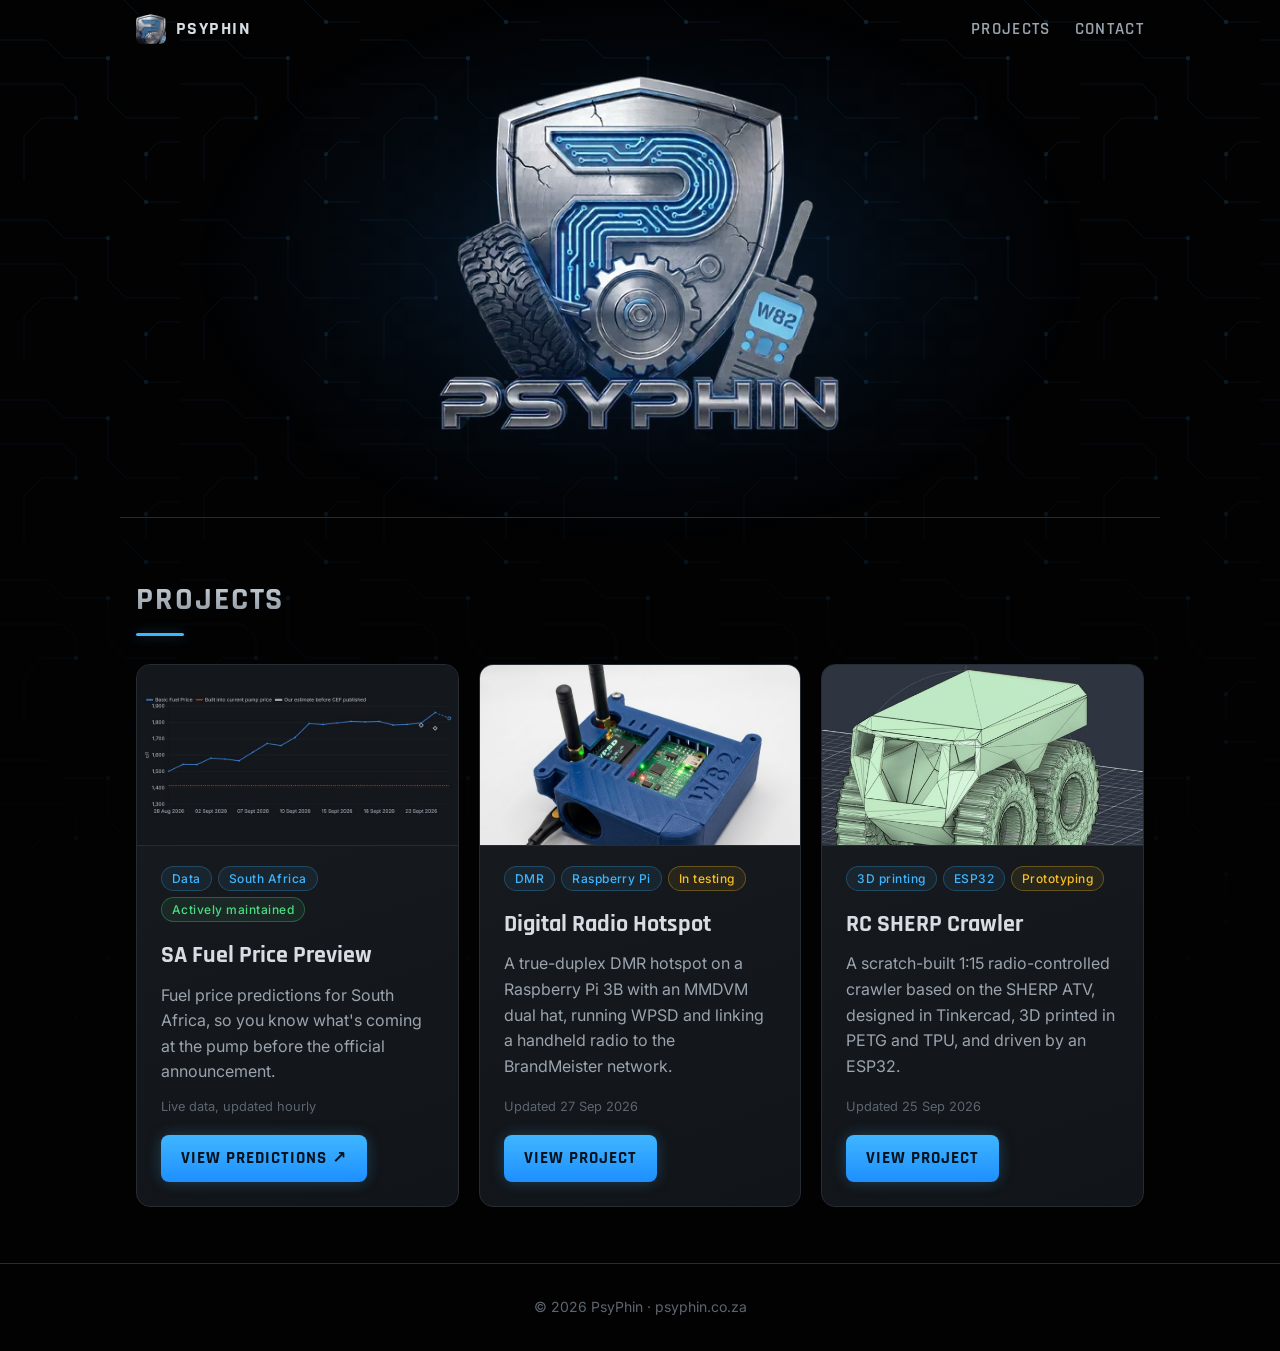
==== index.html @ ba8d8915 "Front page refresh: card photos, circuit background, pinned header - Project cards get a 16:9 photo " ====
<!DOCTYPE html>
<html lang="en">
<head>
  <meta charset="utf-8">
  <meta name="viewport" content="width=device-width, initial-scale=1">
  <title>PsyPhin</title>
  <meta name="description" content="Projects and creations by PsyPhin.">
  <meta name="theme-color" content="#020203">

  <meta property="og:type" content="website">
  <meta property="og:url" content="https://psyphin.co.za/">
  <meta property="og:title" content="PsyPhin">
  <meta property="og:description" content="Projects and creations by PsyPhin.">
  <meta property="og:image" content="https://psyphin.co.za/assets/img/og-image.jpg">
  <meta name="twitter:card" content="summary_large_image">

  <link rel="icon" href="favicon.ico" sizes="48x48">
  <link rel="icon" href="favicon-32.png" type="image/png" sizes="32x32">
  <link rel="apple-touch-icon" href="apple-touch-icon.png">

  <link rel="preconnect" href="https://fonts.googleapis.com">
  <link rel="preconnect" href="https://fonts.gstatic.com" crossorigin>
  <link rel="stylesheet" href="https://fonts.googleapis.com/css2?family=Rajdhani:wght@600;700&family=Inter:wght@400;500&display=swap">
  <link rel="stylesheet" href="css/style.css">
</head>
<body>
  <a class="skip-link" href="#main">Skip to content</a>

  <header class="site-header">
    <div class="site-header-inner">
      <!-- Brand mark: hidden at the top of the page, shown once you scroll (js/main.js adds body.scrolled) -->
      <a class="brand" href="index.html" aria-label="PsyPhin home"><img src="assets/img/brand-64.png" alt="" width="30" height="30"><span>PsyPhin</span></a>
      <nav class="nav" aria-label="Main">
        <a href="#projects">Projects</a>
        <a href="contact.html">Contact</a>
      </nav>
    </div>
  </header>

  <main id="main">
    <section class="hero">
      <picture>
        <source type="image/webp"
                srcset="assets/img/logo-480.webp 480w, assets/img/logo-800.webp 800w, assets/img/logo-1200.webp 1200w"
                sizes="(max-width: 860px) 90vw, 738px">
        <img class="hero-logo"
             src="assets/img/logo-800.jpg"
             srcset="assets/img/logo-480.jpg 480w, assets/img/logo-800.jpg 800w, assets/img/logo-1200.jpg 1200w"
             sizes="(max-width: 860px) 90vw, 738px"
             width="1200" height="655"
             alt="PsyPhin logo: a brushed-metal shield with a glowing circuit-board letter P"
             fetchpriority="high">
      </picture>
    </section>

    <section id="projects" class="section">
      <h2>Projects</h2>
      <!-- Cards are generated from /projects.js -->
      <div id="project-grid" class="grid"></div>
      <noscript><p class="empty">Enable JavaScript to see the project list.</p></noscript>
    </section>
  </main>

  <footer class="site-footer">
    <p>&copy; <span id="year">2026</span> PsyPhin &middot; psyphin.co.za</p>
  </footer>

  <script src="projects.js"></script>
  <script src="js/main.js"></script>
  <!-- GoatCounter: cookie-free visitor stats at https://psyphin.goatcounter.com/ -->
  <script data-goatcounter="https://psyphin.goatcounter.com/count" async src="//gc.zgo.at/count.js"></script>
</body>
</html>
---- css/style.css ----
:root {
  --bg: #020203; /* matches the logo image background so it blends in */
  --surface: #111418;
  --surface-2: #181c21;
  --border: #262c33;
  --metal-light: #d7dde3;
  --metal: #9aa4ae;
  --metal-dark: #5d6670;
  --text: #e6ebef;
  --text-muted: #9aa4ae;
  --accent: #3fb6ff;
  --accent-strong: #1e8fff;
  --accent-glow: rgba(63, 182, 255, 0.35);
  --green: #4ade80;
  --amber: #fbbf24;
  --radius: 14px;
  --max-width: 1040px;
  --font-body: "Inter", system-ui, -apple-system, "Segoe UI", Roboto, sans-serif;
  --font-display: "Rajdhani", "Segoe UI", system-ui, sans-serif;
}

*,
*::before,
*::after {
  box-sizing: border-box;
}

html {
  scroll-behavior: smooth;
}

body {
  position: relative;
  margin: 0;
  background: var(--bg);
  color: var(--text);
  font-family: var(--font-body);
  font-size: 1rem;
  line-height: 1.6;
  -webkit-font-smoothing: antialiased;
}

a {
  color: var(--accent);
}

img {
  max-width: 100%;
  height: auto;
  display: block;
}

.skip-link {
  position: absolute;
  left: -9999px;
}

.skip-link:focus {
  left: 16px;
  top: 16px;
  z-index: 10;
  padding: 8px 14px;
  background: var(--surface);
  border-radius: 8px;
}

:focus-visible {
  outline: 2px solid var(--accent);
  outline-offset: 3px;
}

/* Faint circuit-trace pattern behind the top of the page, echoing the logo; fades out downwards */
body::before {
  content: "";
  position: absolute;
  top: 0;
  left: 0;
  right: 0;
  height: 1100px;
  z-index: -1;
  pointer-events: none;
  background-image: url("data:image/svg+xml,%3Csvg xmlns='http://www.w3.org/2000/svg' width='180' height='180' fill='none'%3E%3Cg stroke='%233fb6ff' stroke-opacity='0.09' stroke-width='1'%3E%3Cpath d='M0 40h46l18 18h44M108 58v42l18 18h54M24 180v-44l18-18h34M180 22h-34L124 0M76 118v-20l-14-14H0M146 180v-26l12-12h22'/%3E%3C/g%3E%3Cg fill='%233fb6ff' fill-opacity='0.16'%3E%3Ccircle cx='108' cy='58' r='2.2'/%3E%3Ccircle cx='76' cy='118' r='2.2'/%3E%3Ccircle cx='146' cy='22' r='2.2'/%3E%3Ccircle cx='146' cy='154' r='2.2'/%3E%3C/g%3E%3C/svg%3E");
  -webkit-mask-image: linear-gradient(to bottom, #000 0%, rgba(0, 0, 0, 0.6) 45%, transparent 100%);
  mask-image: linear-gradient(to bottom, #000 0%, rgba(0, 0, 0, 0.6) 45%, transparent 100%);
}

/* Header */

.site-header {
  position: sticky;
  top: 0;
  z-index: 20;
  border-bottom: 1px solid transparent;
  transition: background-color 0.3s, border-color 0.3s;
}

body.scrolled .site-header {
  background: rgba(2, 2, 3, 0.85);
  -webkit-backdrop-filter: blur(10px);
  backdrop-filter: blur(10px);
  border-bottom-color: var(--border);
}

.site-header-inner {
  display: flex;
  align-items: center;
  justify-content: space-between;
  max-width: var(--max-width);
  margin: 0 auto;
  padding: 14px 16px;
}

.brand {
  display: flex;
  align-items: center;
  gap: 10px;
  text-decoration: none;
  opacity: 0;
  visibility: hidden;
  transform: translateY(-4px);
  transition: opacity 0.3s, transform 0.3s, visibility 0.3s;
}

body.scrolled .brand {
  opacity: 1;
  visibility: visible;
  transform: none;
}

.brand img {
  width: 30px;
  height: 30px;
  border-radius: 6px;
}

.brand span {
  font-family: var(--font-display);
  font-weight: 700;
  font-size: 1.15rem;
  letter-spacing: 0.08em;
  text-transform: uppercase;
  color: var(--metal-light);
}

/* Anchored sections land below the pinned header */
.section {
  scroll-margin-top: 64px;
}

.nav {
  display: flex;
  gap: 24px;
}

.nav a {
  color: var(--metal);
  text-decoration: none;
  font-family: var(--font-display);
  font-weight: 600;
  font-size: 1.05rem;
  letter-spacing: 0.08em;
  text-transform: uppercase;
  transition: color 0.2s;
}

.nav a:hover {
  color: var(--accent);
}

.nav a[aria-current="page"] {
  color: var(--accent);
}

/* Hero */

.hero {
  position: relative;
  max-width: var(--max-width);
  margin: 0 auto;
  padding: 0 16px 56px;
  text-align: center;
}

.hero::before {
  content: "";
  position: absolute;
  top: 45%;
  left: 50%;
  width: min(900px, 130%);
  height: 560px;
  transform: translate(-50%, -50%);
  z-index: -1;
  pointer-events: none;
  background: radial-gradient(ellipse at center, rgba(30, 143, 255, 0.2), rgba(30, 143, 255, 0.06) 40%, transparent 70%);
  animation: glow-in 1.8s ease-out both;
}

.hero--compact::before {
  height: 360px;
  width: min(560px, 120%);
}

@keyframes glow-in {
  from { opacity: 0; }
  to { opacity: 1; }
}

.hero-logo {
  /* "screen" blending makes the logo's black background transparent over the glow */
  mix-blend-mode: screen;
  width: 90%;
  max-width: 738px;
  margin: 0 auto;
  /* Feather the image edges so the logo's black background melts into the page */
  -webkit-mask-image: linear-gradient(90deg, transparent, #000 6%, #000 94%, transparent), linear-gradient(transparent, #000 5%, #000 95%, transparent);
  -webkit-mask-composite: source-in;
  mask-image: linear-gradient(90deg, transparent, #000 6%, #000 94%, transparent), linear-gradient(transparent, #000 5%, #000 95%, transparent);
  mask-composite: intersect;
}

.hero--compact {
  padding-bottom: 32px;
}

.hero--compact .hero-logo {
  width: 100%;
  max-width: 440px;
}

/* Sections */

.section {
  max-width: var(--max-width);
  margin: 0 auto;
  padding: 56px 16px;
  border-top: 1px solid var(--border);
}

.section h2 {
  margin: 0 0 28px;
  font-family: var(--font-display);
  font-size: 2rem;
  font-weight: 700;
  letter-spacing: 0.06em;
  text-transform: uppercase;
  background: linear-gradient(180deg, var(--metal-light) 0%, var(--metal) 55%, var(--metal-dark) 100%);
  -webkit-background-clip: text;
  background-clip: text;
  color: transparent;
}

.section h2::after {
  content: "";
  display: block;
  width: 48px;
  height: 3px;
  margin-top: 8px;
  background: var(--accent);
  box-shadow: 0 0 12px var(--accent-glow);
  border-radius: 2px;
}

/* Project cards */

.grid {
  display: grid;
  grid-template-columns: repeat(auto-fill, minmax(280px, 1fr));
  gap: 20px;
}

.card {
  display: flex;
  flex-direction: column;
  overflow: hidden;
  padding: 24px;
  background: linear-gradient(160deg, var(--surface-2), var(--surface));
  border: 1px solid var(--border);
  border-radius: var(--radius);
  transition: border-color 0.2s, box-shadow 0.2s, transform 0.2s;
}

.card:hover {
  border-color: rgba(63, 182, 255, 0.5);
  box-shadow: 0 0 0 1px rgba(63, 182, 255, 0.15), 0 10px 30px -10px var(--accent-glow);
  transform: translateY(-2px);
}

.card h3 {
  margin: 0 0 8px;
  font-family: var(--font-display);
  font-size: 1.5rem;
  font-weight: 700;
  color: var(--metal-light);
}

.card p {
  margin: 0 0 20px;
  color: var(--text-muted);
  flex-grow: 1;
}

.card-media {
  display: block;
  margin: -24px -24px 20px;
  aspect-ratio: 16 / 9;
  overflow: hidden;
  border-bottom: 1px solid var(--border);
  background: var(--surface);
}

.card-media img {
  width: 100%;
  height: 100%;
  object-fit: cover;
  transition: transform 0.4s ease;
}

.card:hover .card-media img {
  transform: scale(1.04);
}

.card p.card-updated {
  flex-grow: 0;
  margin: -8px 0 18px;
  font-size: 0.8rem;
  color: var(--metal-dark);
}

/* Cards fade up as they scroll into view (class added by js/main.js) */
.card.reveal {
  opacity: 0;
}

.card.reveal.is-visible {
  animation: rise 0.6s ease-out both;
  animation-delay: var(--delay, 0ms);
}

@keyframes rise {
  from { opacity: 0; transform: translateY(16px); }
  to { opacity: 1; transform: none; }
}

.tags {
  display: flex;
  flex-wrap: wrap;
  gap: 6px;
  margin: 0 0 14px;
  padding: 0;
  list-style: none;
}

.tags li {
  padding: 2px 10px;
  font-size: 0.75rem;
  font-weight: 500;
  letter-spacing: 0.04em;
  color: var(--accent);
  background: rgba(63, 182, 255, 0.08);
  border: 1px solid rgba(63, 182, 255, 0.25);
  border-radius: 999px;
}

.tags li.tag--green {
  color: var(--green);
  background: rgba(74, 222, 128, 0.08);
  border-color: rgba(74, 222, 128, 0.3);
}

.tags li.tag--amber {
  color: var(--amber);
  background: rgba(251, 191, 36, 0.08);
  border-color: rgba(251, 191, 36, 0.3);
}

.tags li.tag--grey {
  color: var(--metal);
  background: rgba(154, 164, 174, 0.08);
  border-color: rgba(154, 164, 174, 0.3);
}

.button {
  align-self: flex-start;
  padding: 10px 20px;
  font-family: var(--font-display);
  font-size: 1.05rem;
  font-weight: 700;
  letter-spacing: 0.06em;
  text-transform: uppercase;
  text-decoration: none;
  color: #04121d;
  background: linear-gradient(180deg, var(--accent), var(--accent-strong));
  border-radius: 8px;
  box-shadow: 0 0 16px -2px var(--accent-glow);
  transition: box-shadow 0.2s, filter 0.2s;
}

.button:hover {
  filter: brightness(1.1);
  box-shadow: 0 0 24px 0 var(--accent-glow);
}

.button::after {
  content: " \2197";
}

.button--plain::after {
  content: none;
}

.button--secondary {
  color: var(--metal-light);
  background: transparent;
  border: 1px solid var(--border);
  box-shadow: none;
  cursor: pointer;
}

.button--secondary:hover {
  border-color: rgba(63, 182, 255, 0.5);
  box-shadow: none;
}

/* Project pages (dmr-hotspot/, ...) */

.project-head .tags {
  margin: -8px 0 24px;
}

.prose {
  max-width: 680px;
}

.prose p,
.prose ul,
.prose ol {
  margin: 0 0 16px;
  color: var(--text-muted);
}

.prose ul,
.prose ol {
  padding-left: 20px;
}

.prose li {
  margin-bottom: 6px;
}

.prose strong {
  color: var(--text);
}

.prose h4 {
  margin: 24px 0 8px;
  font-family: var(--font-display);
  font-size: 1.1rem;
  font-weight: 700;
  color: var(--metal-light);
}

.prose code {
  font-family: ui-monospace, "Cascadia Mono", Consolas, monospace;
  font-size: 0.88em;
  color: var(--text);
  background: var(--surface);
  padding: 1px 5px;
  border-radius: 4px;
}

.prose pre {
  margin: 0 0 16px;
  padding: 14px 16px;
  overflow-x: auto;
  background: var(--surface);
  border: 1px solid var(--border);
  border-radius: 10px;
}

.prose pre code {
  padding: 0;
  background: none;
  font-size: 0.82rem;
  line-height: 1.55;
}

/* Wide tables scroll inside their own box on phones instead of widening the page */
.table-wrap {
  margin: 0 0 16px;
  overflow-x: auto;
}

.prose table {
  width: 100%;
  border-collapse: collapse;
  font-size: 0.92rem;
}

.prose th,
.prose td {
  padding: 8px 12px 8px 0;
  text-align: left;
  vertical-align: top;
  border-bottom: 1px solid var(--border);
  color: var(--text-muted);
}

.prose th {
  color: var(--metal-light);
  font-weight: 500;
  white-space: nowrap;
}

.prose figure {
  margin: 0 0 24px;
}

.prose figcaption {
  margin-top: 6px;
  font-size: 0.82rem;
  color: var(--metal-dark);
}

/* Inline image groups on project pages: images keep their own shape (no cropping), two per row
   on wide screens, one per row on phones; add class="wide" to an image to span the full width. */
.prose figure.figs {
  display: grid;
  grid-template-columns: repeat(auto-fill, minmax(240px, 1fr));
  gap: 10px;
  align-items: start;
}

.prose figure.figs img {
  width: 100%;
  border: 1px solid var(--border);
  border-radius: 10px;
}

.prose figure.figs img.wide,
.prose figure.figs figcaption {
  grid-column: 1 / -1;
}

.prose figure.figs figcaption {
  margin-top: 0;
}

/* Video thumbnails link out to YouTube (no embedded player, so no third-party cookies) */
.prose a.video {
  position: relative;
  display: block;
}

.prose a.video::after {
  content: "";
  position: absolute;
  top: 50%;
  left: 50%;
  width: 56px;
  height: 56px;
  transform: translate(-50%, -50%);
  border: 2px solid rgba(255, 255, 255, 0.85);
  border-radius: 50%;
  background: rgba(2, 2, 3, 0.65) url("data:image/svg+xml,%3Csvg xmlns='http://www.w3.org/2000/svg' viewBox='0 0 24 24'%3E%3Cpath d='M8 5v14l11-7z' fill='white'/%3E%3C/svg%3E") 55% 50% / 24px no-repeat;
  transition: background-color 0.2s;
}

.prose a.video:hover::after {
  background-color: var(--accent-strong);
}

/* Diagrams have their own white background; round them to sit on the dark page */
.prose img.diagram {
  width: 100%;
  border-radius: 10px;
}

.prose img.shot {
  width: 100%;
  border: 1px solid var(--border);
  border-radius: 10px;
}

.prose .lead {
  font-size: 1.15rem;
  color: var(--text);
}

.prose h3 {
  margin: 32px 0 10px;
  font-family: var(--font-display);
  font-size: 1.35rem;
  font-weight: 700;
  color: var(--metal-light);
}

.notice,
.prose .notice {
  margin: 0 0 24px;
  padding: 12px 16px;
  color: var(--text);
  background: rgba(251, 191, 36, 0.08);
  border-left: 3px solid var(--amber);
  border-radius: 8px;
}

.gallery {
  display: grid;
  grid-template-columns: repeat(auto-fill, minmax(220px, 1fr));
  gap: 12px;
  margin: 0 0 16px;
}

.gallery figure {
  margin: 0;
}

.gallery img {
  width: 100%;
  aspect-ratio: 4 / 3;
  object-fit: cover;
  border: 1px solid var(--border);
  border-radius: 10px;
  transition: border-color 0.2s;
}

.gallery a:hover img {
  border-color: rgba(63, 182, 255, 0.5);
}

.placeholder {
  padding: 28px;
  text-align: center;
  color: var(--metal-dark);
  border: 1px dashed var(--border);
  border-radius: var(--radius);
}

/* Contact */

.contact-card {
  max-width: 560px;
  padding: 28px 24px;
  background: linear-gradient(160deg, var(--surface-2), var(--surface));
  border: 1px solid var(--border);
  border-radius: var(--radius);
}

.contact-card p {
  margin: 0 0 12px;
  color: var(--text-muted);
}

.contact-email {
  display: inline-block;
  margin: 4px 0 24px;
  font-family: var(--font-display);
  font-size: clamp(1.5rem, 6vw, 2rem);
  font-weight: 700;
  color: var(--metal-light);
  text-decoration: none;
  overflow-wrap: anywhere;
}

.contact-email:hover {
  color: var(--accent);
}

.contact-actions {
  display: flex;
  flex-wrap: wrap;
  gap: 12px;
}

.empty {
  color: var(--text-muted);
}

/* Footer */

.site-footer {
  padding: 32px 16px;
  text-align: center;
  color: var(--metal-dark);
  font-size: 0.875rem;
  border-top: 1px solid var(--border);
}

.site-footer p {
  margin: 0;
}

@media (max-width: 600px) {
  .gallery {
    grid-template-columns: 1fr 1fr;
    gap: 8px;
  }

  .hero {
    padding-bottom: 40px;
  }

  .section {
    padding: 40px 16px;
  }

  .section h2 {
    font-size: 1.6rem;
  }
}

@media (prefers-reduced-motion: reduce) {
  html {
    scroll-behavior: auto;
  }

  .card,
  .card:hover {
    transition: none;
    transform: none;
  }

  .card.reveal {
    opacity: 1;
  }

  .card.reveal.is-visible,
  .hero::before {
    animation: none;
  }

  .card:hover .card-media img {
    transform: none;
  }
}
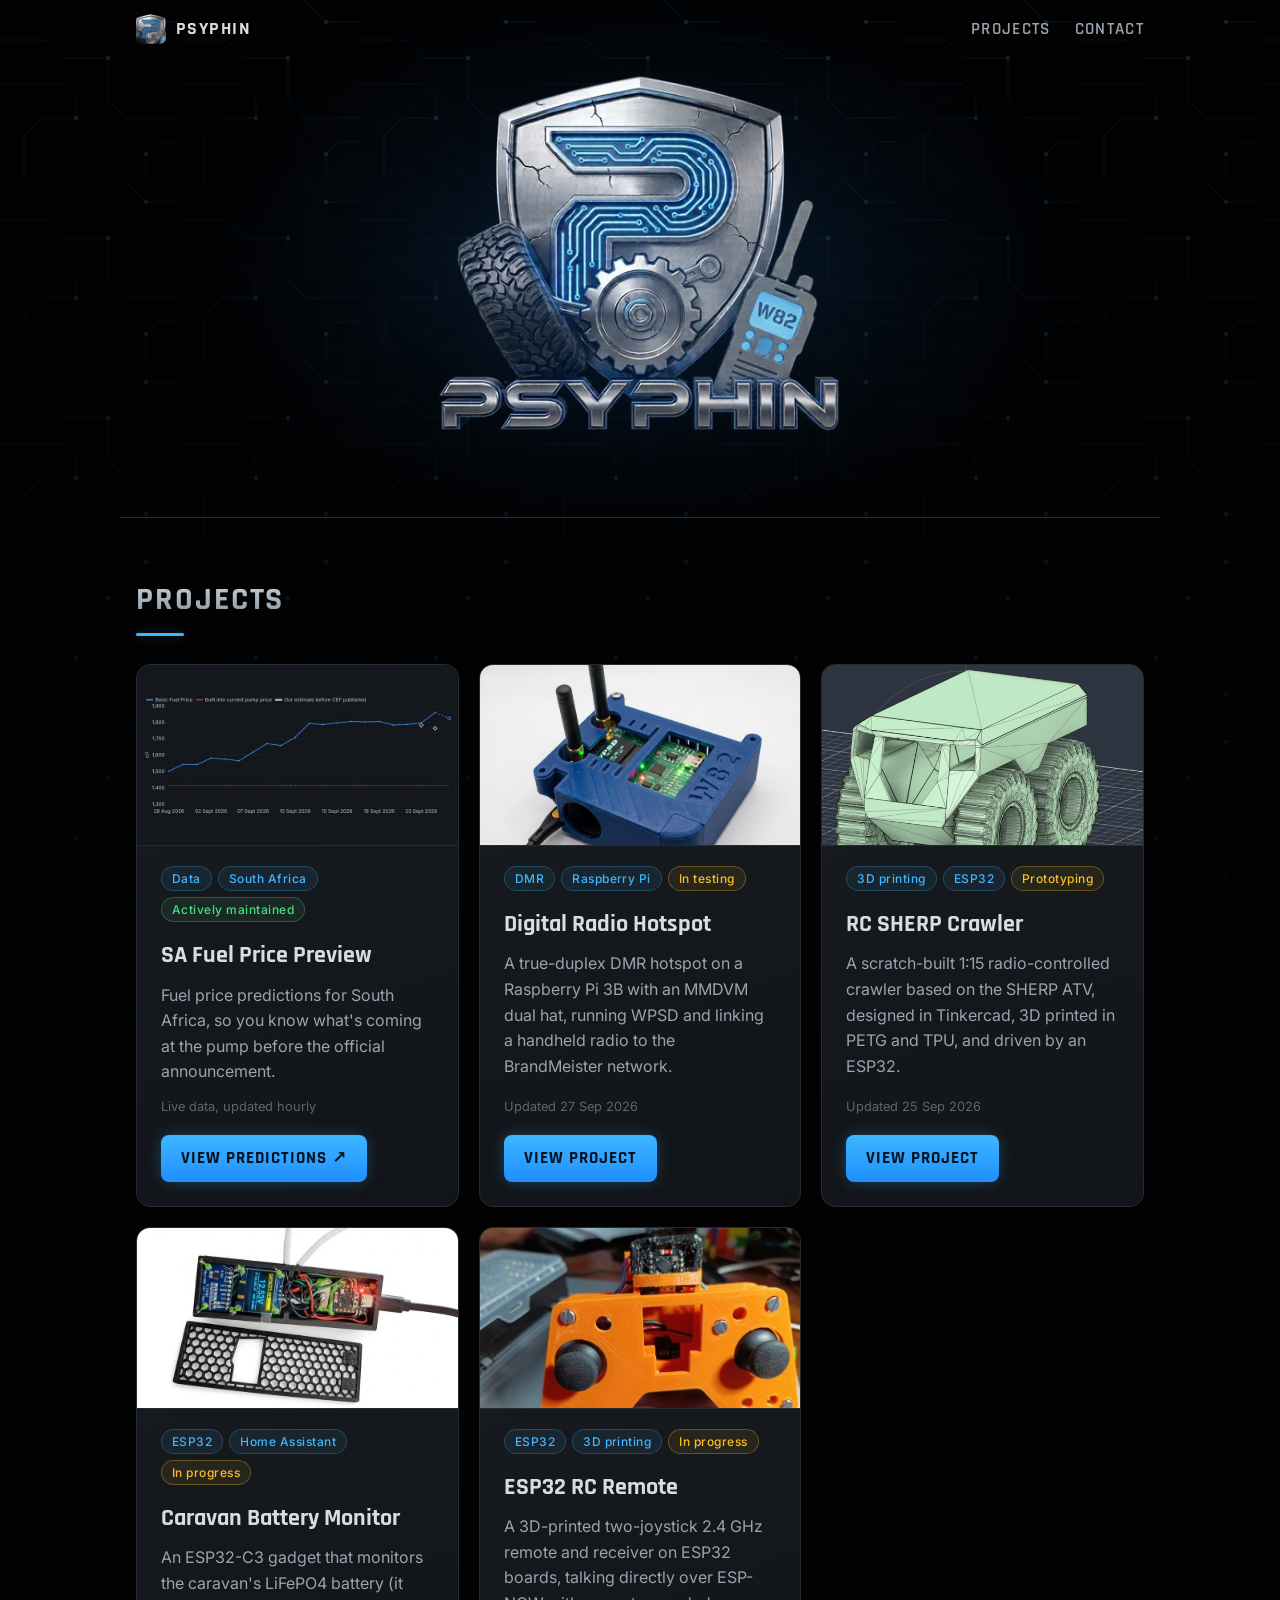
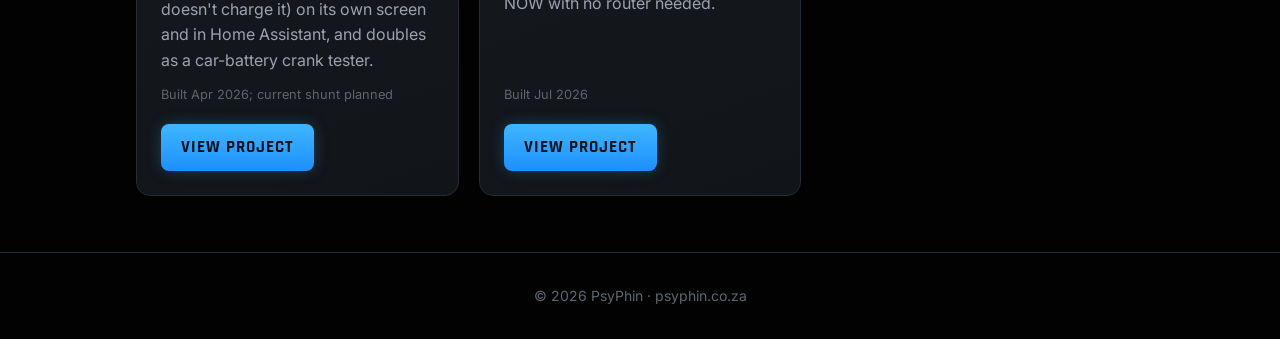
==== commit 884d1dae: "Use the fuel site's P-shield favicon set Favicons now come from psyphin-logo.jpg with the same crop " ====
--- a/index.html
+++ b/index.html
@@ -15,8 +15,9 @@
   <meta name="twitter:card" content="summary_large_image">
 
   <link rel="icon" href="favicon.ico" sizes="48x48">
-  <link rel="icon" href="favicon-32.png" type="image/png" sizes="32x32">
-  <link rel="apple-touch-icon" href="apple-touch-icon.png">
+  <link rel="icon" href="favicon-96x96.png" type="image/png" sizes="96x96">
+  <link rel="icon" href="favicon-192x192.png" type="image/png" sizes="192x192">
+  <link rel="apple-touch-icon" href="apple-touch-icon.png" sizes="180x180">
 
   <link rel="preconnect" href="https://fonts.googleapis.com">
   <link rel="preconnect" href="https://fonts.gstatic.com" crossorigin>
--- a/css/style.css
+++ b/css/style.css
@@ -636,6 +636,199 @@
   border-radius: var(--radius);
 }
 
+/* Recreated OLED module (battery-monitor page): a blue breakout board around an SVG "screen" */
+.prose figure.oled {
+  max-width: 440px;
+  margin: 8px 0 28px;
+}
+
+.oled-module {
+  position: relative;
+  padding: 40px 22px 24px;
+  background: #1f4f9c;
+  border: 1px solid #173d7a;
+  border-radius: 8px;
+  box-shadow: inset 0 1px 0 rgba(255, 255, 255, 0.15);
+}
+
+.oled-module .hole {
+  position: absolute;
+  width: 14px;
+  height: 14px;
+  border-radius: 50%;
+  background: var(--bg);
+  border: 3px solid #c9d2da;
+}
+
+.oled-module .h1 { top: 9px; left: 9px; }
+.oled-module .h2 { top: 9px; right: 9px; }
+.oled-module .h3 { bottom: 9px; left: 9px; }
+.oled-module .h4 { bottom: 9px; right: 9px; }
+
+.oled-module .pins {
+  position: absolute;
+  top: 7px;
+  left: 50%;
+  transform: translateX(-50%);
+  display: flex;
+  gap: 14px;
+  font-family: var(--font-display);
+  font-size: 0.72rem;
+  color: #dce6f5;
+}
+
+.oled-module .pins span {
+  display: flex;
+  flex-direction: column;
+  align-items: center;
+  gap: 2px;
+}
+
+.oled-module .pins span::before {
+  content: "";
+  width: 9px;
+  height: 9px;
+  border-radius: 50%;
+  background: #d8b24a;
+  border: 2px solid #9c7f2b;
+}
+
+.screen {
+  display: block;
+  width: 100%;
+  aspect-ratio: 2 / 1;
+  background: #030507;
+  border-radius: 2px;
+}
+
+.screen .y { fill: #f4d03a; }
+.screen .b { fill: #4bc4f3; }
+.screen .ys { stroke: #f4d03a; fill: none; }
+.screen g[hidden] { display: none; }
+.screen .roboto { font-family: "Roboto", sans-serif; }
+.screen .px { font-family: "VT323", monospace; }
+.screen g.show { animation: oled-refresh 260ms steps(16, end); }
+
+@keyframes oled-refresh {
+  from { clip-path: inset(0 0 100% 0); }
+  to { clip-path: inset(0 0 0 0); }
+}
+
+.oled-modes {
+  display: flex;
+  flex-wrap: wrap;
+  gap: 8px;
+  margin-top: 14px;
+}
+
+.oled-modes button {
+  padding: 8px 14px;
+  font-family: var(--font-display);
+  font-size: 1rem;
+  font-weight: 600;
+  letter-spacing: 0.04em;
+  color: var(--metal-light);
+  background: transparent;
+  border: 1px solid var(--border);
+  border-radius: 8px;
+  cursor: pointer;
+}
+
+.oled-modes button:hover {
+  border-color: rgba(63, 182, 255, 0.5);
+}
+
+.oled-modes button[aria-pressed="true"] {
+  color: #04121d;
+  background: var(--accent);
+  border-color: var(--accent);
+}
+
+/* Inline SVG chart (battery-monitor page) */
+.prose figure.chart svg {
+  display: block;
+  width: 100%;
+  height: auto;
+}
+
+.chart .axis { stroke: var(--metal-dark); stroke-width: 1; }
+.chart .grid { stroke: var(--border); stroke-width: 1; stroke-dasharray: 2 4; }
+.chart .lbl { fill: var(--text-muted); font: 12px var(--font-body); }
+.chart .curve { fill: none; stroke: var(--accent); stroke-width: 2.5; stroke-linejoin: round; }
+.chart .dot { fill: var(--accent); }
+.chart .ls { fill: none; stroke: var(--metal); stroke-width: 1.5; stroke-dasharray: 6 5; }
+.chart .note { fill: var(--metal-light); font: 500 12.5px var(--font-body); }
+
+/* Small result labels inside tables (OK / Weak / Bad) */
+.result {
+  display: inline-block;
+  margin-right: 4px;
+  padding: 0 8px;
+  font-size: 0.75rem;
+  font-weight: 500;
+  border-radius: 999px;
+  border: 1px solid;
+}
+
+.result--ok { color: var(--green); background: rgba(74, 222, 128, 0.08); border-color: rgba(74, 222, 128, 0.3); }
+.result--weak { color: var(--amber); background: rgba(251, 191, 36, 0.08); border-color: rgba(251, 191, 36, 0.3); }
+.result--bad { color: #f87171; background: rgba(248, 113, 113, 0.08); border-color: rgba(248, 113, 113, 0.3); }
+
+.prose td.v {
+  white-space: nowrap;
+  font-variant-numeric: tabular-nums;
+}
+
+/* Collapsible code listings with a copy button */
+.prose details.code {
+  margin: 0 0 14px;
+  background: var(--surface);
+  border: 1px solid var(--border);
+  border-radius: 10px;
+}
+
+.prose details.code summary {
+  padding: 12px 16px;
+  font-family: var(--font-display);
+  font-size: 1.1rem;
+  font-weight: 700;
+  color: var(--metal-light);
+  cursor: pointer;
+}
+
+.code-bar {
+  display: flex;
+  flex-wrap: wrap;
+  justify-content: space-between;
+  align-items: center;
+  gap: 10px;
+  padding: 0 16px 10px;
+  font-size: 0.85rem;
+  color: var(--text-muted);
+}
+
+.code-bar button {
+  padding: 5px 12px;
+  font-family: var(--font-display);
+  font-weight: 600;
+  color: var(--metal-light);
+  background: transparent;
+  border: 1px solid var(--border);
+  border-radius: 6px;
+  cursor: pointer;
+}
+
+.code-bar button:hover {
+  border-color: rgba(63, 182, 255, 0.5);
+}
+
+.prose details.code pre {
+  margin: 0;
+  border: 0;
+  border-top: 1px solid var(--border);
+  border-radius: 0 0 10px 10px;
+}
+
 /* Contact */
 
 .contact-card {
@@ -725,7 +918,8 @@
   }
 
   .card.reveal.is-visible,
-  .hero::before {
+  .hero::before,
+  .screen g.show {
     animation: none;
   }
 
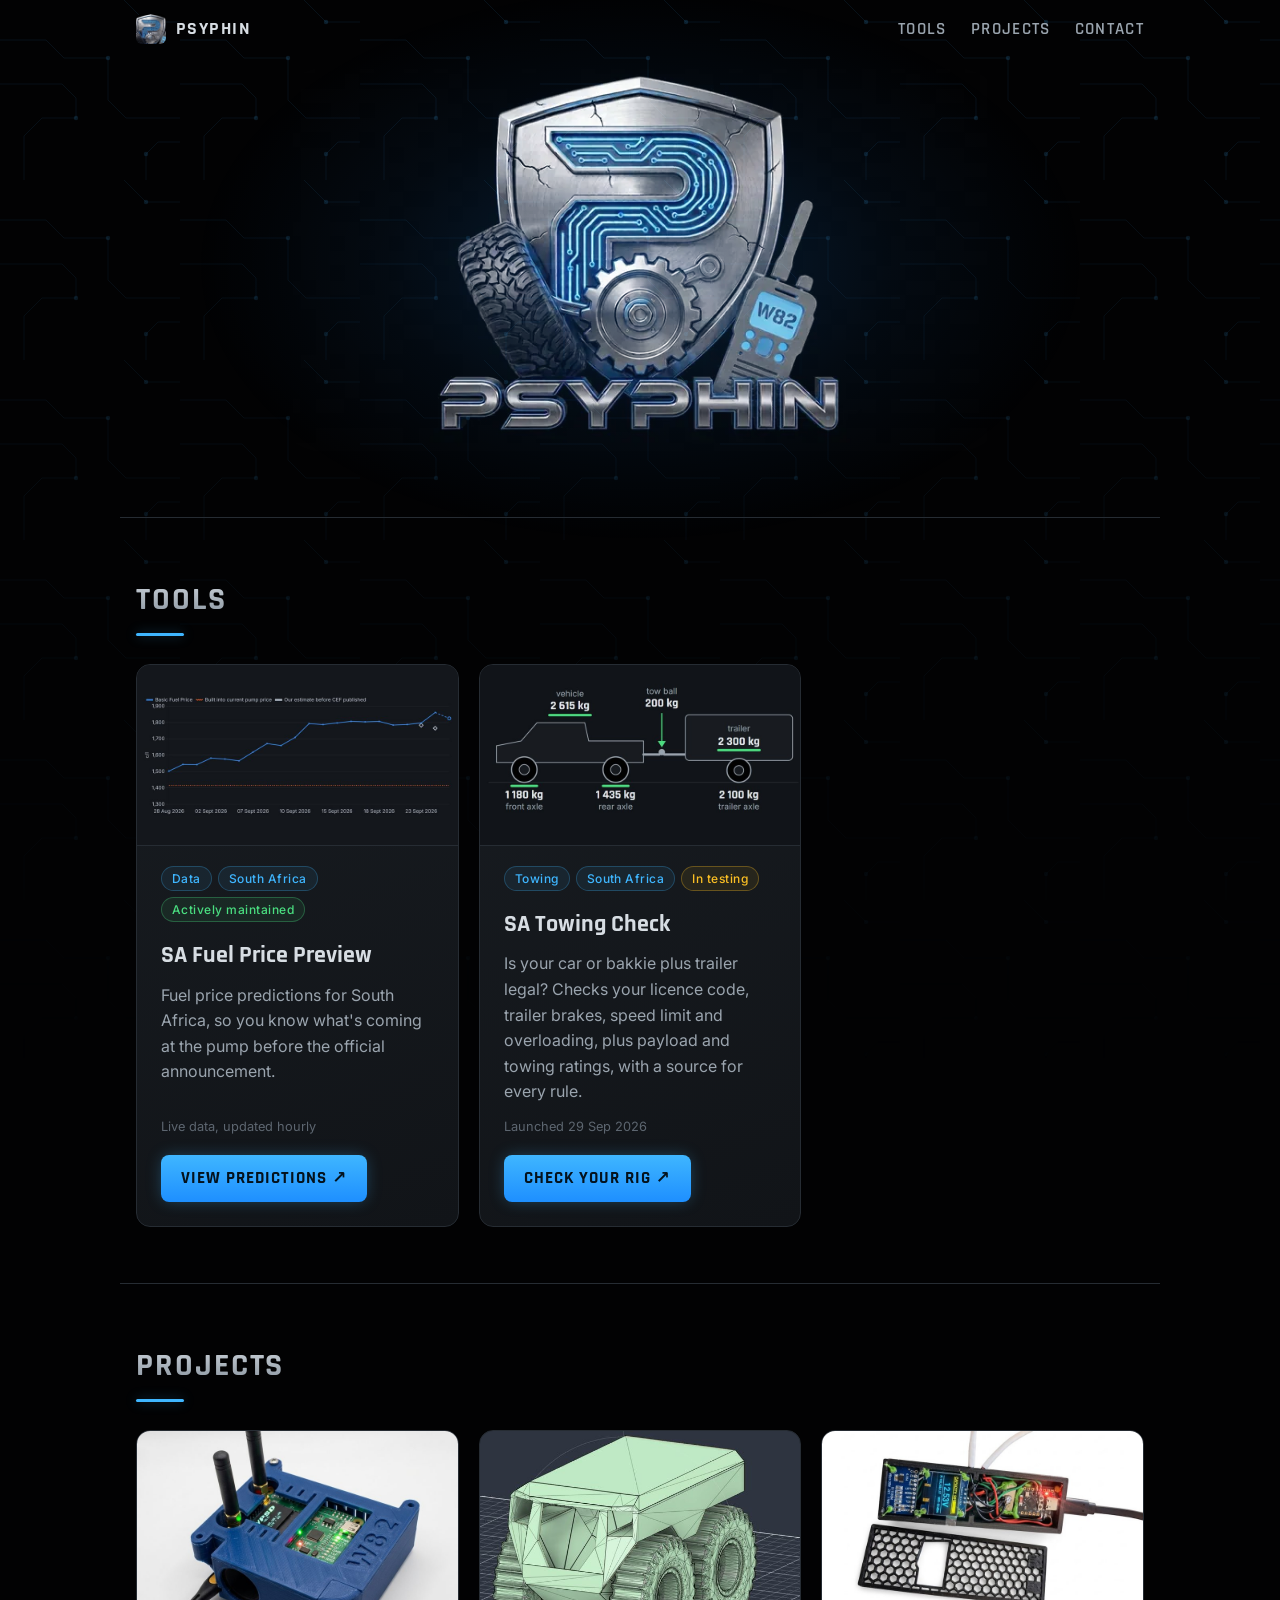
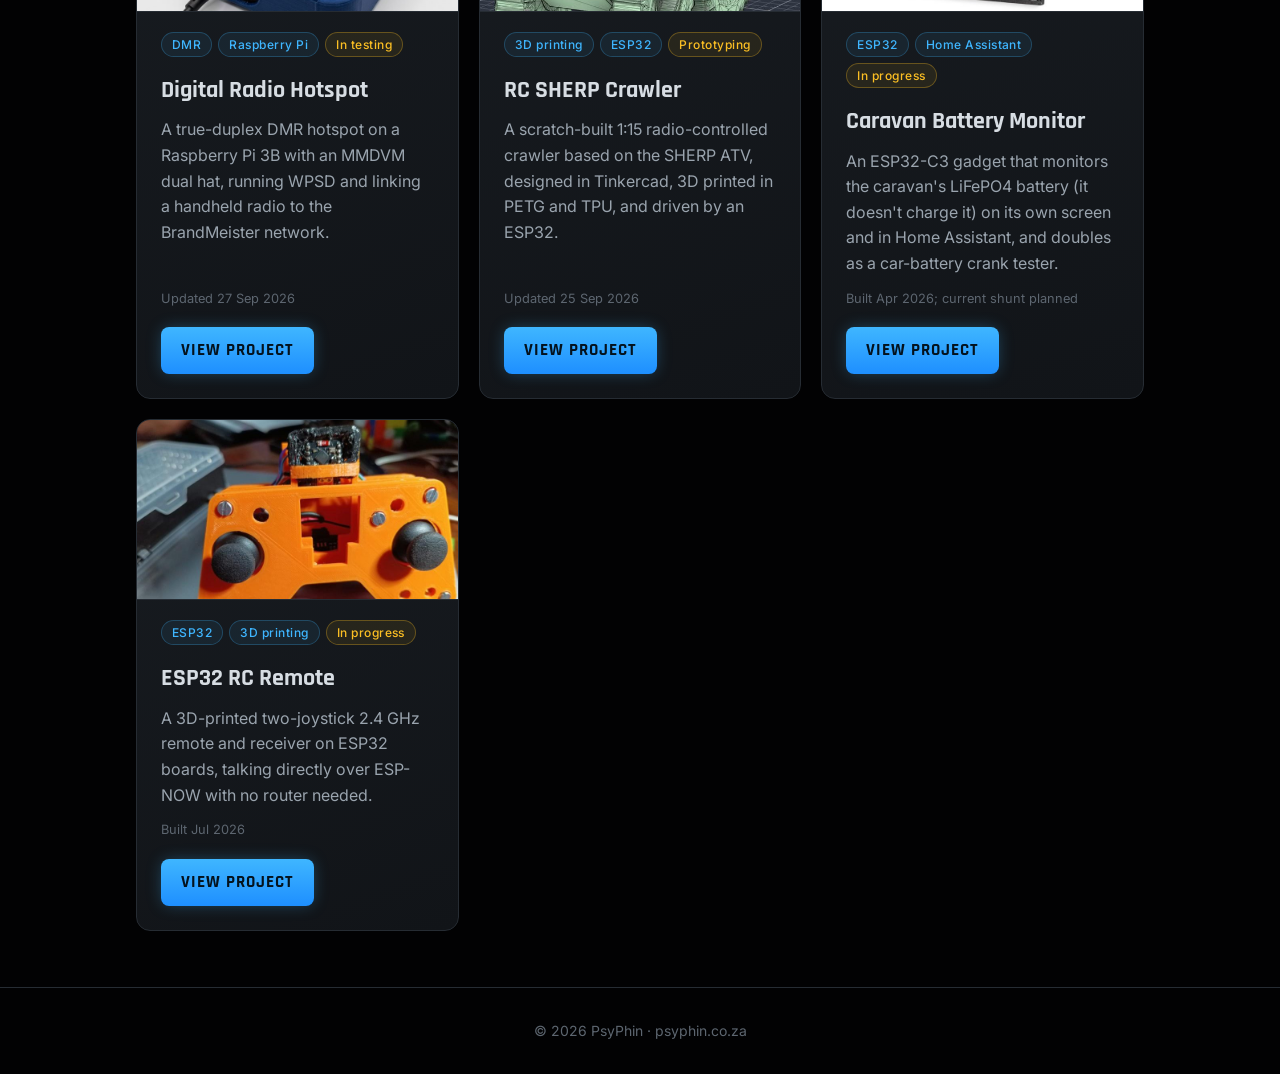
==== commit 98508d0c: "Separate tools from projects on the home page The fuel price preview and the towing checker are tool" ====
--- a/index.html
+++ b/index.html
@@ -32,6 +32,7 @@
       <!-- Brand mark: hidden at the top of the page, shown once you scroll (js/main.js adds body.scrolled) -->
       <a class="brand" href="index.html" aria-label="PsyPhin home"><img src="assets/img/brand-64.png" alt="" width="30" height="30"><span>PsyPhin</span></a>
       <nav class="nav" aria-label="Main">
+        <a href="#tools">Tools</a>
         <a href="#projects">Projects</a>
         <a href="contact.html">Contact</a>
       </nav>
@@ -54,9 +55,16 @@
       </picture>
     </section>
 
+    <section id="tools" class="section">
+      <h2>Tools</h2>
+      <!-- Cards with kind: "tool" in /projects.js -->
+      <div id="tool-grid" class="grid"></div>
+      <noscript><p class="empty">Enable JavaScript to see the tools.</p></noscript>
+    </section>
+
     <section id="projects" class="section">
       <h2>Projects</h2>
-      <!-- Cards are generated from /projects.js -->
+      <!-- The other cards in /projects.js -->
       <div id="project-grid" class="grid"></div>
       <noscript><p class="empty">Enable JavaScript to see the project list.</p></noscript>
     </section>
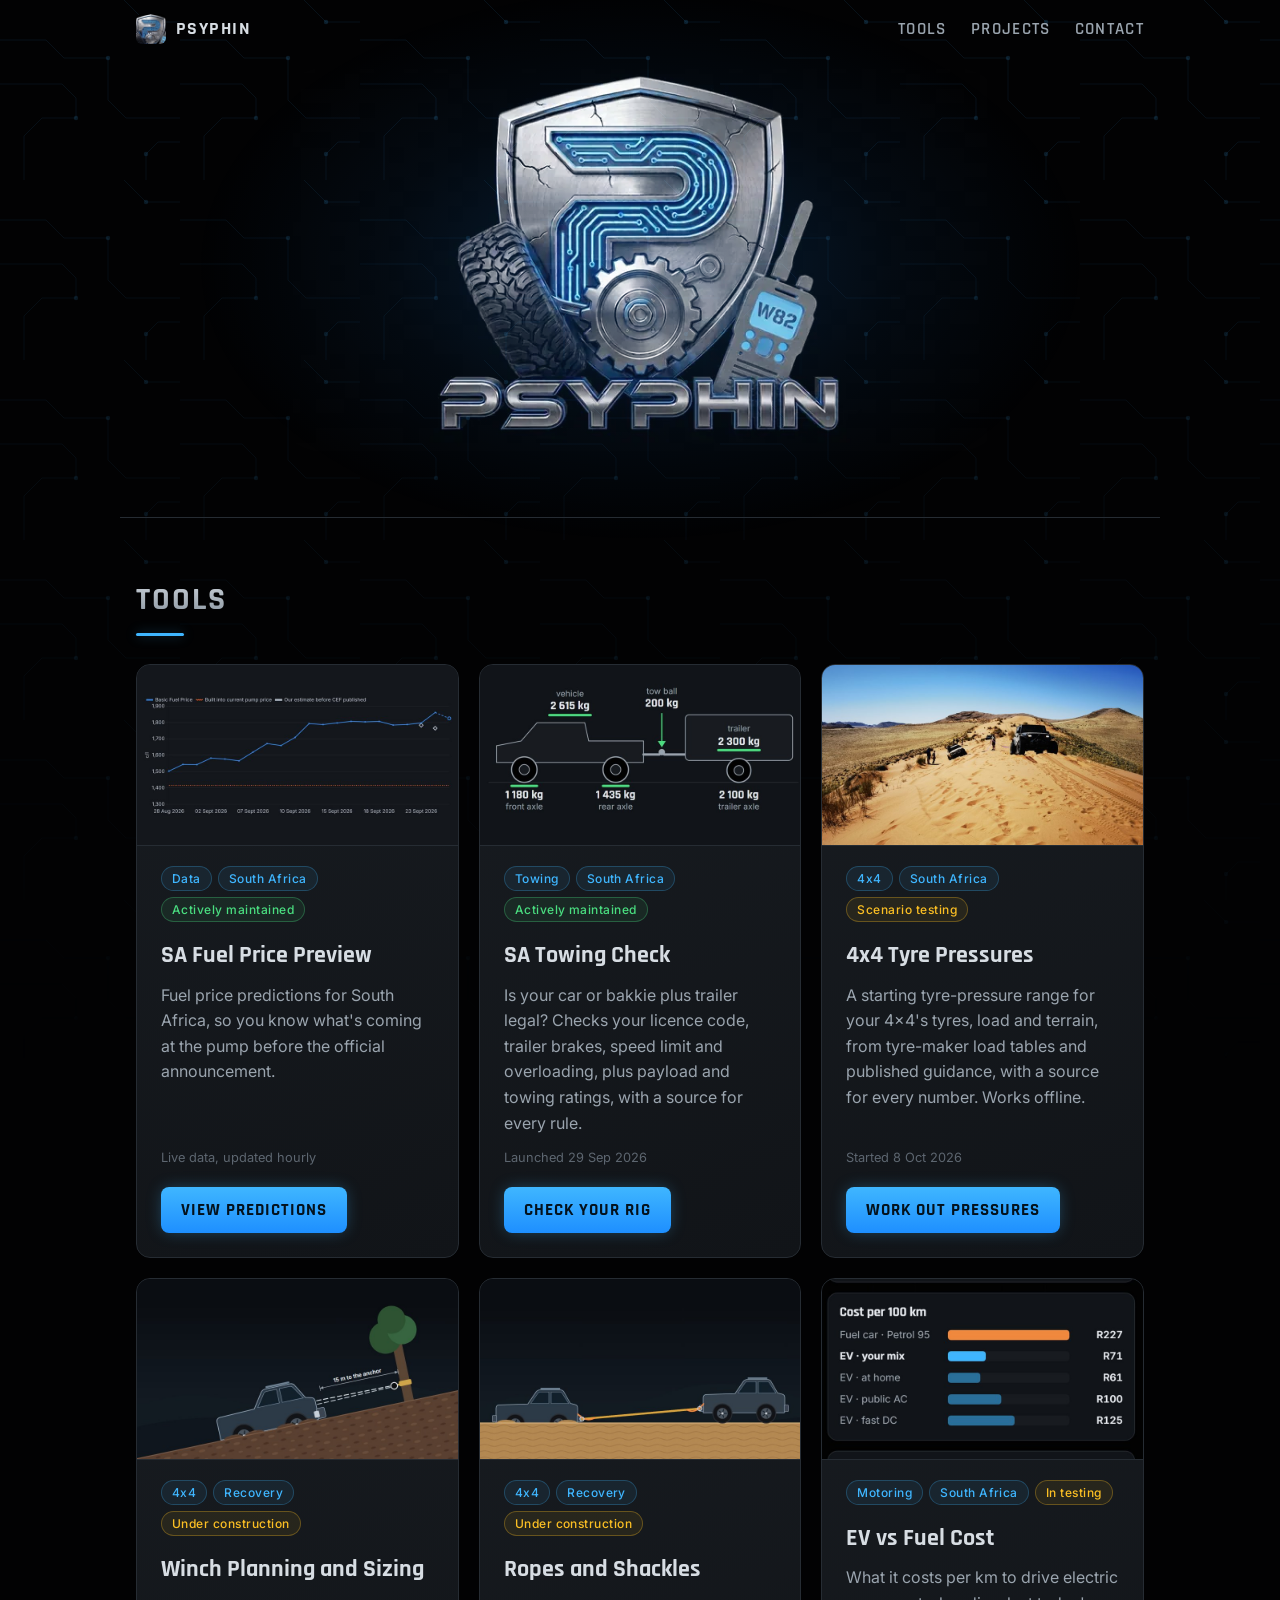
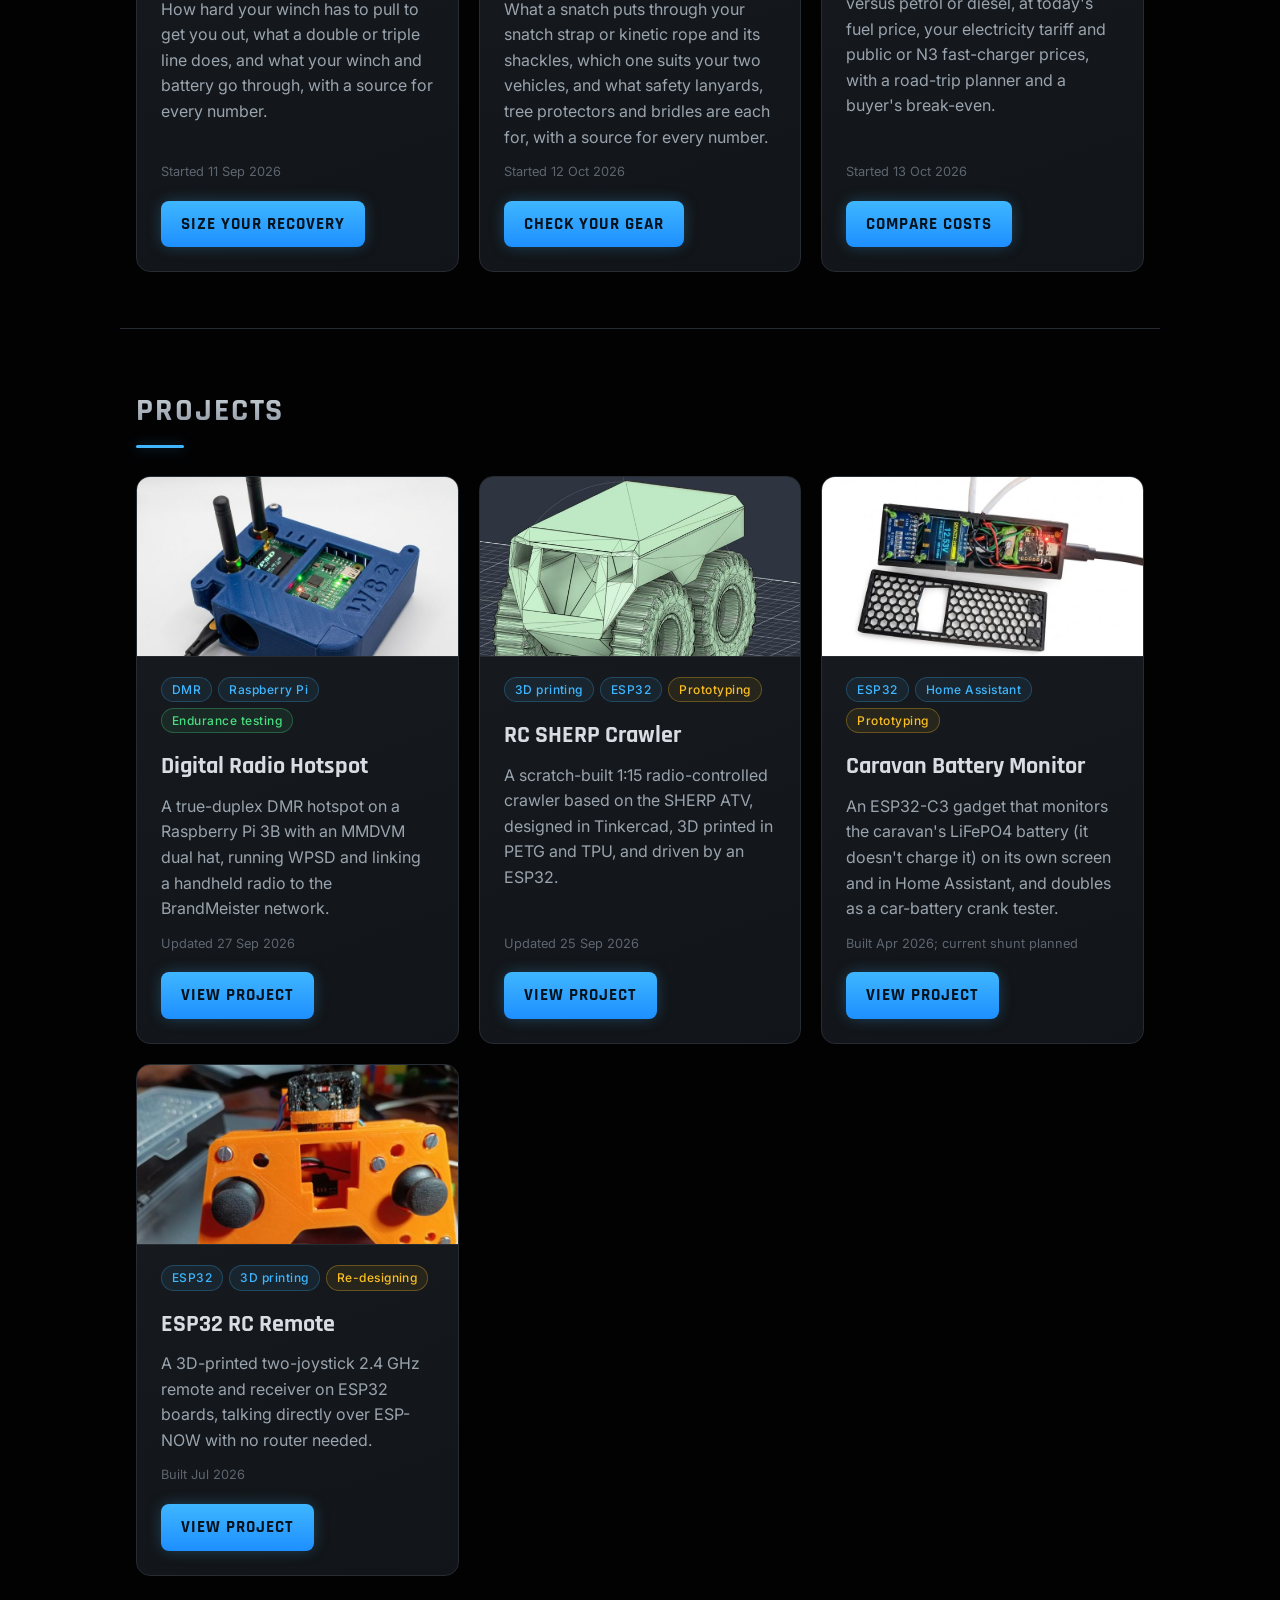
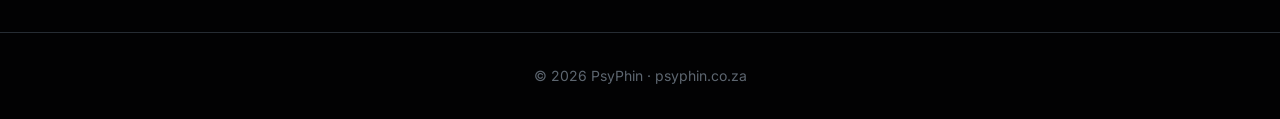
==== commit 81df6721: "Search: titles and descriptions in search words, structured data, robots.txt and sitemap - Title lea" ====
--- a/index.html
+++ b/index.html
@@ -3,14 +3,39 @@
 <head>
   <meta charset="utf-8">
   <meta name="viewport" content="width=device-width, initial-scale=1">
-  <title>PsyPhin</title>
-  <meta name="description" content="Projects and creations by PsyPhin.">
+  <title>PsyPhin: Free Tools for South African Drivers and 4x4 Owners</title>
+  <meta name="description" content="Free tools for South African drivers: fuel price preview, EV vs petrol cost, towing legality, 4x4 tyre pressures, winching and recovery gear.">
   <meta name="theme-color" content="#020203">
 
+  <link rel="canonical" href="https://psyphin.co.za/">
+  <script type="application/ld+json">
+  {
+    "@context": "https://schema.org",
+    "@graph": [
+      {
+        "@type": "Organization",
+        "@id": "https://psyphin.co.za/#org",
+        "name": "PsyPhin",
+        "url": "https://psyphin.co.za/",
+        "logo": "https://psyphin.co.za/assets/img/logo-800.jpg"
+      },
+      {
+        "@type": "WebSite",
+        "name": "PsyPhin",
+        "url": "https://psyphin.co.za/",
+        "description": "Free tools for South African drivers: fuel price preview, EV vs petrol cost, towing legality, 4x4 tyre pressures, winching and recovery gear.",
+        "inLanguage": "en-ZA",
+        "publisher": {
+          "@id": "https://psyphin.co.za/#org"
+        }
+      }
+    ]
+  }
+  </script>
   <meta property="og:type" content="website">
   <meta property="og:url" content="https://psyphin.co.za/">
   <meta property="og:title" content="PsyPhin">
-  <meta property="og:description" content="Projects and creations by PsyPhin.">
+  <meta property="og:description" content="Free tools for South African drivers: fuel price preview, EV vs petrol cost, towing legality, 4x4 tyre pressures, winching and recovery gear.">
   <meta property="og:image" content="https://psyphin.co.za/assets/img/og-image.jpg">
   <meta name="twitter:card" content="summary_large_image">
 
@@ -41,6 +66,7 @@
 
   <main id="main">
     <section class="hero">
+      <h1 style="position:absolute;width:1px;height:1px;margin:-1px;padding:0;overflow:hidden;clip:rect(0 0 0 0);white-space:nowrap;border:0">PsyPhin: tools and projects</h1>
       <picture>
         <source type="image/webp"
                 srcset="assets/img/logo-480.webp 480w, assets/img/logo-800.webp 800w, assets/img/logo-1200.webp 1200w"
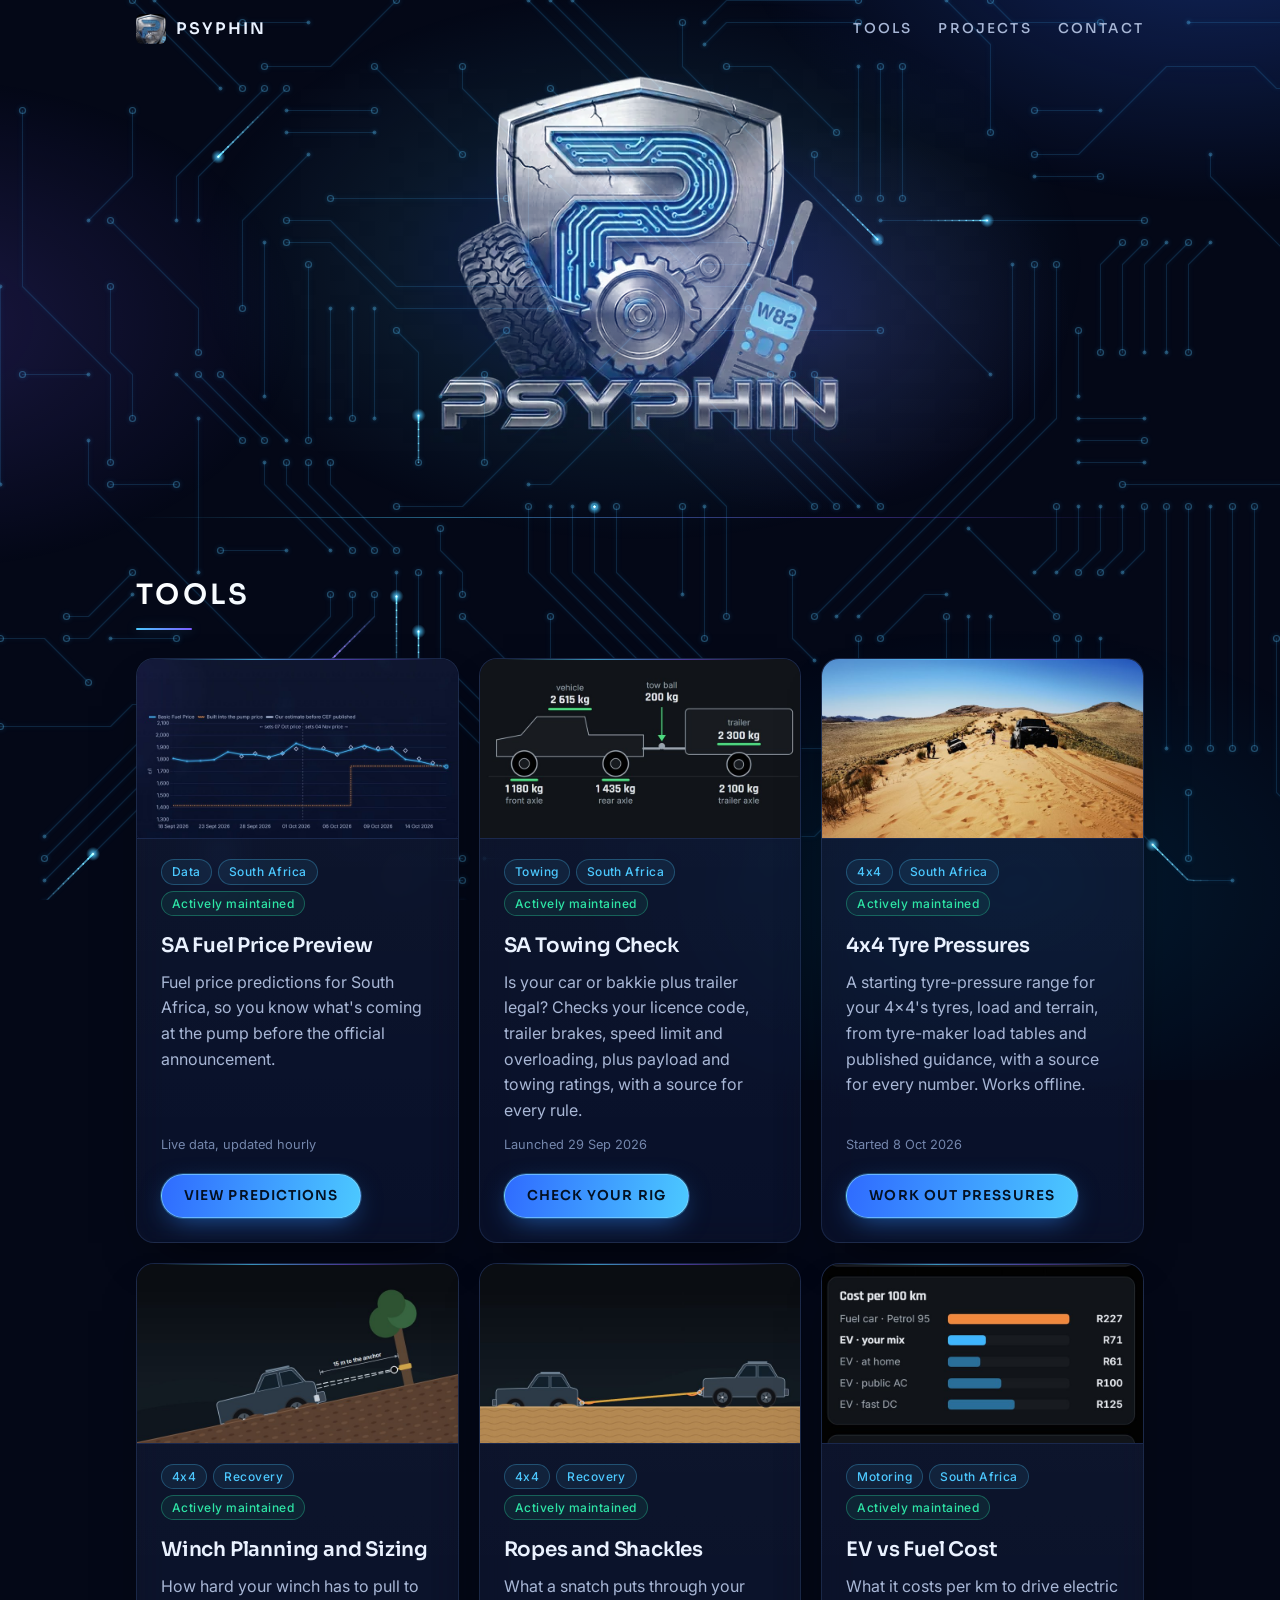
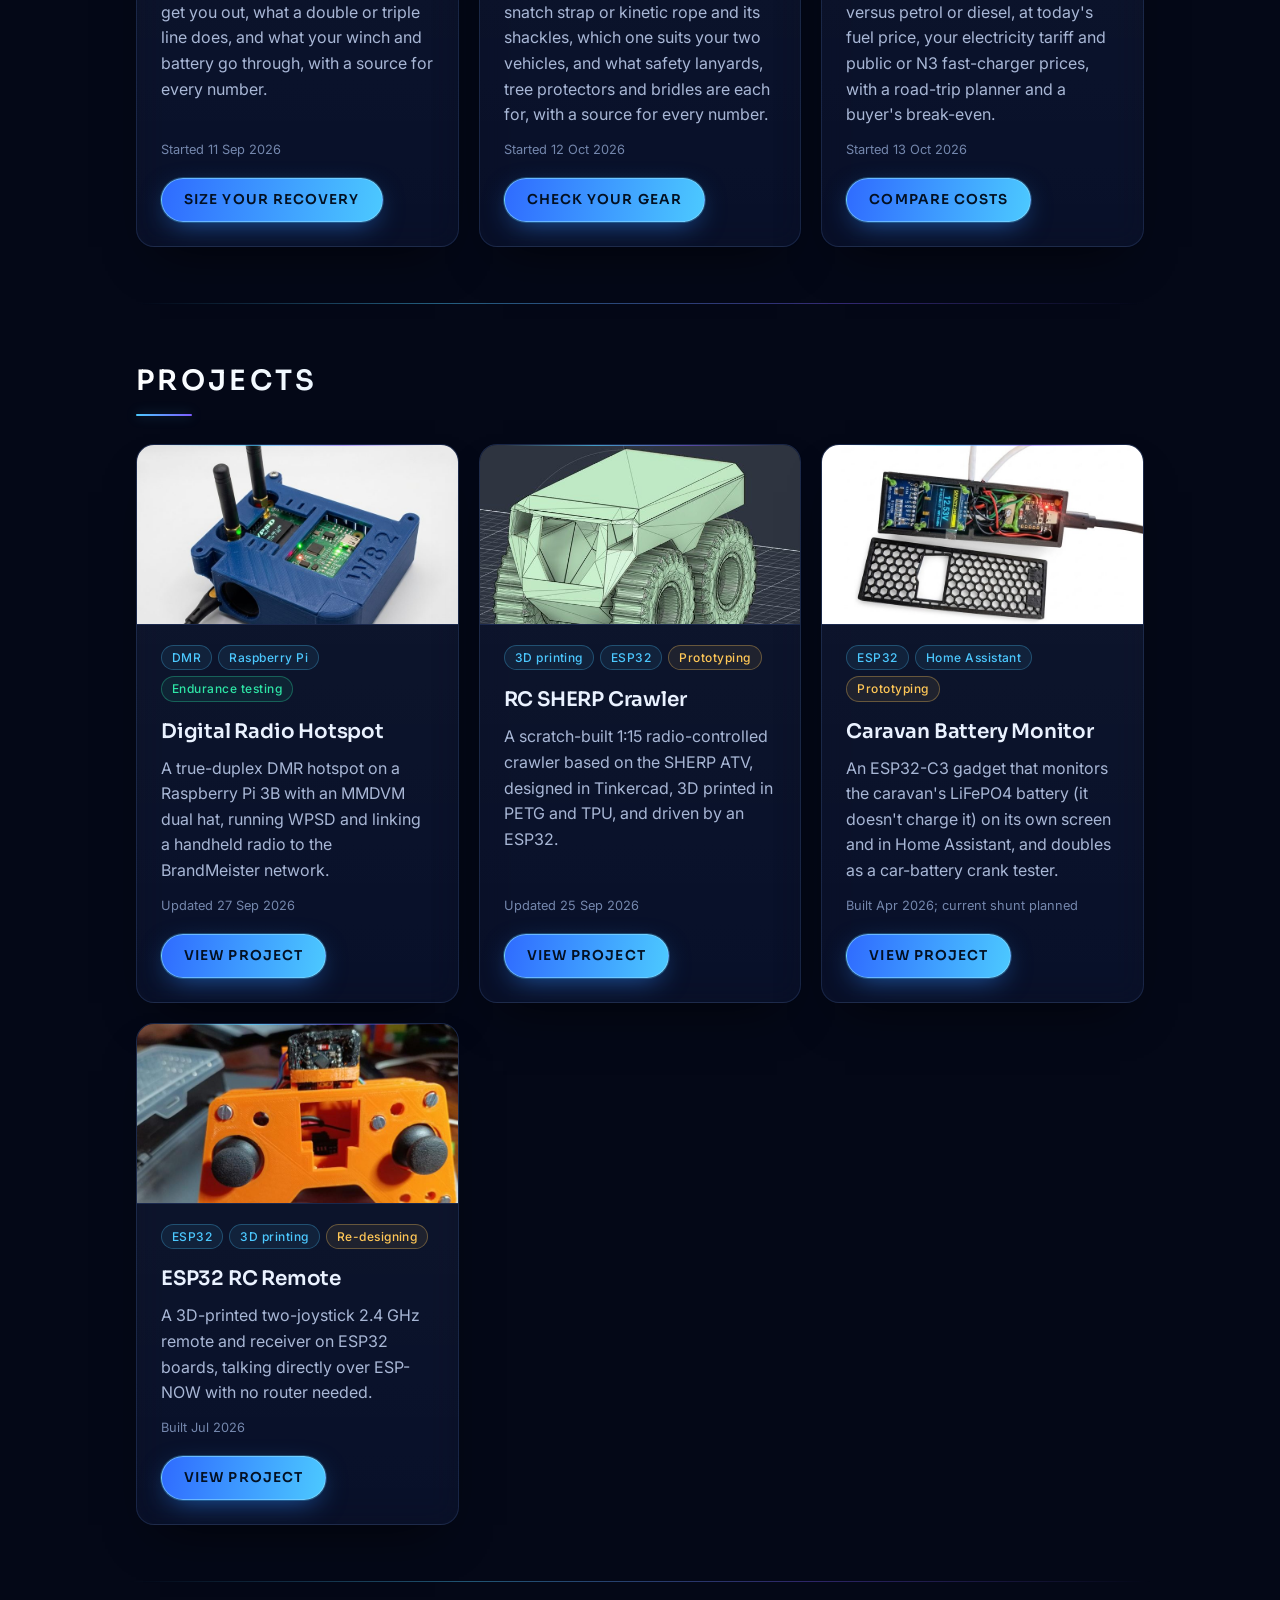
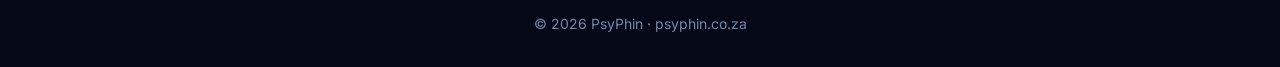
==== commit ae8f1c58: "New look: navy "deep space" with an animated circuit board The same look as fuel.psyphin.co.za: navy" ====
--- a/index.html
+++ b/index.html
@@ -5,7 +5,7 @@
   <meta name="viewport" content="width=device-width, initial-scale=1">
   <title>PsyPhin: Free Tools for South African Drivers and 4x4 Owners</title>
   <meta name="description" content="Free tools for South African drivers: fuel price preview, EV vs petrol cost, towing legality, 4x4 tyre pressures, winching and recovery gear.">
-  <meta name="theme-color" content="#020203">
+  <meta name="theme-color" content="#040817">
 
   <link rel="canonical" href="https://psyphin.co.za/">
   <script type="application/ld+json">
@@ -46,7 +46,7 @@
 
   <link rel="preconnect" href="https://fonts.googleapis.com">
   <link rel="preconnect" href="https://fonts.gstatic.com" crossorigin>
-  <link rel="stylesheet" href="https://fonts.googleapis.com/css2?family=Rajdhani:wght@600;700&family=Inter:wght@400;500&display=swap">
+  <link rel="stylesheet" href="https://fonts.googleapis.com/css2?family=Sora:wght@500;600&family=Inter:wght@400;500&display=swap">
   <link rel="stylesheet" href="css/style.css">
 </head>
 <body>
@@ -101,6 +101,7 @@
   </footer>
 
   <script src="projects.js"></script>
+  <script src="js/circuit.js"></script>
   <script src="js/main.js"></script>
   <!-- GoatCounter: cookie-free visitor stats at https://psyphin.goatcounter.com/ -->
   <script data-goatcounter="https://psyphin.goatcounter.com/count" async src="//gc.zgo.at/count.js"></script>
--- a/css/style.css
+++ b/css/style.css
@@ -1,22 +1,27 @@
+/* "Deep space" look, shared with fuel.psyphin.co.za (since 2026-10-18): navy page,
+   drifting blue/violet light, a glowing circuit board (js/circuit.js), glass cards
+   and cyan glow. */
 :root {
-  --bg: #020203; /* matches the logo image background so it blends in */
-  --surface: #111418;
-  --surface-2: #181c21;
-  --border: #262c33;
-  --metal-light: #d7dde3;
-  --metal: #9aa4ae;
-  --metal-dark: #5d6670;
-  --text: #e6ebef;
-  --text-muted: #9aa4ae;
-  --accent: #3fb6ff;
-  --accent-strong: #1e8fff;
-  --accent-glow: rgba(63, 182, 255, 0.35);
-  --green: #4ade80;
-  --amber: #fbbf24;
-  --radius: 14px;
+  --bg: #040817;
+  --surface: #0b1330;
+  --surface-2: #101a3c;
+  --glass: rgba(11, 19, 48, 0.58);
+  --border: rgba(120, 170, 255, 0.14);
+  --metal-light: #eaf2ff;
+  --metal: #a8b7d6;
+  --metal-dark: #7487ad;
+  --text: #eaf2ff;
+  --text-muted: #a8b7d6;
+  --accent: #4cc9ff;
+  --accent-strong: #2f6bff;
+  --accent-glow: rgba(76, 201, 255, 0.35);
+  --violet: #7c5cff;
+  --green: #2ee6a6;
+  --amber: #ffc857;
+  --radius: 18px;
   --max-width: 1040px;
   --font-body: "Inter", system-ui, -apple-system, "Segoe UI", Roboto, sans-serif;
-  --font-display: "Rajdhani", "Segoe UI", system-ui, sans-serif;
+  --font-display: "Sora", "Inter", system-ui, sans-serif;
 }
 
 *,
@@ -38,10 +43,16 @@
   font-size: 1rem;
   line-height: 1.6;
   -webkit-font-smoothing: antialiased;
+  overflow-x: hidden;
 }
 
 a {
   color: var(--accent);
+}
+
+::selection {
+  background: rgba(76, 201, 255, 0.35);
+  color: #fff;
 }
 
 img {
@@ -69,19 +80,49 @@
   outline-offset: 3px;
 }
 
-/* Faint circuit-trace pattern behind the top of the page, echoing the logo; fades out downwards */
+/* Fixed layers behind the whole page, the same on every PsyPhin site (change them
+   together): a glowing circuit board and slow-drifting pools of blue and violet
+   light. js/circuit.js draws the circuit on two canvases (.circuit-fx) and adds
+   .fx-circuit to <html>, which hides the static fallback tile in body::before. */
+body::before,
+body::after {
+  content: "";
+  position: fixed;
+  inset: 0;
+  z-index: -1;
+  pointer-events: none;
+}
+
 body::before {
-  content: "";
-  position: absolute;
+  background-image: url("data:image/svg+xml,%3Csvg xmlns='http://www.w3.org/2000/svg' width='180' height='180' fill='none'%3E%3Cfilter id='g' filterUnits='userSpaceOnUse' x='-20' y='-20' width='220' height='220'%3E%3CfeGaussianBlur stdDeviation='1.8' result='b'/%3E%3CfeMerge%3E%3CfeMergeNode in='b'/%3E%3CfeMergeNode in='SourceGraphic'/%3E%3C/feMerge%3E%3C/filter%3E%3Cg filter='url(%23g)'%3E%3Cg stroke='%233fb6ff' stroke-opacity='0.18' stroke-width='1.1'%3E%3Cpath d='M0 40h46l18 18h44M108 58v42l18 18h54M24 180v-44l18-18h34M180 22h-34L124 0M76 118v-20l-14-14H0M146 180v-26l12-12h22'/%3E%3C/g%3E%3Cg stroke='%235cc8ff' stroke-opacity='0.38'%3E%3Ccircle cx='108' cy='58' r='2.6'/%3E%3Ccircle cx='76' cy='118' r='2.6'/%3E%3Ccircle cx='146' cy='22' r='2.6'/%3E%3Ccircle cx='146' cy='154' r='2.6'/%3E%3C/g%3E%3C/g%3E%3C/svg%3E");
+}
+
+.fx-circuit body::before {
+  display: none;
+}
+
+body::after {
+  z-index: -2;
+  inset: -20%;
+  background:
+    radial-gradient(38% 32% at 82% 8%, rgba(47, 107, 255, 0.3), transparent 70%),
+    radial-gradient(30% 28% at 10% 40%, rgba(124, 92, 255, 0.18), transparent 70%),
+    radial-gradient(34% 30% at 70% 85%, rgba(0, 180, 255, 0.12), transparent 70%);
+  animation: aurora 38s ease-in-out infinite alternate;
+}
+
+@keyframes aurora {
+  0% { transform: translate3d(0, 0, 0) scale(1); }
+  50% { transform: translate3d(-4%, 3%, 0) scale(1.06); }
+  100% { transform: translate3d(3%, -2%, 0) scale(1.02); }
+}
+
+.circuit-fx {
+  position: fixed;
   top: 0;
   left: 0;
-  right: 0;
-  height: 1100px;
   z-index: -1;
   pointer-events: none;
-  background-image: url("data:image/svg+xml,%3Csvg xmlns='http://www.w3.org/2000/svg' width='180' height='180' fill='none'%3E%3Cg stroke='%233fb6ff' stroke-opacity='0.09' stroke-width='1'%3E%3Cpath d='M0 40h46l18 18h44M108 58v42l18 18h54M24 180v-44l18-18h34M180 22h-34L124 0M76 118v-20l-14-14H0M146 180v-26l12-12h22'/%3E%3C/g%3E%3Cg fill='%233fb6ff' fill-opacity='0.16'%3E%3Ccircle cx='108' cy='58' r='2.2'/%3E%3Ccircle cx='76' cy='118' r='2.2'/%3E%3Ccircle cx='146' cy='22' r='2.2'/%3E%3Ccircle cx='146' cy='154' r='2.2'/%3E%3C/g%3E%3C/svg%3E");
-  -webkit-mask-image: linear-gradient(to bottom, #000 0%, rgba(0, 0, 0, 0.6) 45%, transparent 100%);
-  mask-image: linear-gradient(to bottom, #000 0%, rgba(0, 0, 0, 0.6) 45%, transparent 100%);
 }
 
 /* Header */
@@ -91,14 +132,15 @@
   top: 0;
   z-index: 20;
   border-bottom: 1px solid transparent;
-  transition: background-color 0.3s, border-color 0.3s;
+  transition: background-color 0.3s, border-color 0.3s, box-shadow 0.3s;
 }
 
 body.scrolled .site-header {
-  background: rgba(2, 2, 3, 0.85);
-  -webkit-backdrop-filter: blur(10px);
-  backdrop-filter: blur(10px);
-  border-bottom-color: var(--border);
+  background: rgba(4, 8, 23, 0.78);
+  -webkit-backdrop-filter: blur(12px) saturate(140%);
+  backdrop-filter: blur(12px) saturate(140%);
+  border-bottom-color: rgba(76, 201, 255, 0.22);
+  box-shadow: 0 8px 30px -12px rgba(0, 0, 0, 0.7);
 }
 
 .site-header-inner {
@@ -131,13 +173,14 @@
   width: 30px;
   height: 30px;
   border-radius: 6px;
+  mix-blend-mode: lighten;
 }
 
 .brand span {
   font-family: var(--font-display);
-  font-weight: 700;
-  font-size: 1.15rem;
-  letter-spacing: 0.08em;
+  font-weight: 600;
+  font-size: 1rem;
+  letter-spacing: 0.14em;
   text-transform: uppercase;
   color: var(--metal-light);
 }
@@ -149,26 +192,43 @@
 
 .nav {
   display: flex;
-  gap: 24px;
+  gap: 26px;
 }
 
 .nav a {
+  position: relative;
   color: var(--metal);
   text-decoration: none;
   font-family: var(--font-display);
-  font-weight: 600;
-  font-size: 1.05rem;
-  letter-spacing: 0.08em;
+  font-weight: 500;
+  font-size: 0.85rem;
+  letter-spacing: 0.16em;
   text-transform: uppercase;
-  transition: color 0.2s;
-}
-
-.nav a:hover {
-  color: var(--accent);
-}
-
+  transition: color 0.2s, text-shadow 0.2s;
+}
+
+.nav a::after {
+  content: "";
+  position: absolute;
+  left: 0;
+  right: 0;
+  bottom: -6px;
+  height: 1px;
+  background: linear-gradient(90deg, transparent, var(--accent), transparent);
+  box-shadow: 0 0 8px var(--accent);
+  transform: scaleX(0);
+  transition: transform 0.25s ease;
+}
+
+.nav a:hover,
 .nav a[aria-current="page"] {
   color: var(--accent);
+  text-shadow: 0 0 12px var(--accent-glow);
+}
+
+.nav a:hover::after,
+.nav a[aria-current="page"]::after {
+  transform: scaleX(1);
 }
 
 /* Hero */
@@ -179,6 +239,7 @@
   margin: 0 auto;
   padding: 0 16px 56px;
   text-align: center;
+  overflow-x: clip; /* the glow is wider than a phone screen */
 }
 
 .hero::before {
@@ -191,8 +252,10 @@
   transform: translate(-50%, -50%);
   z-index: -1;
   pointer-events: none;
-  background: radial-gradient(ellipse at center, rgba(30, 143, 255, 0.2), rgba(30, 143, 255, 0.06) 40%, transparent 70%);
-  animation: glow-in 1.8s ease-out both;
+  background:
+    radial-gradient(ellipse at center, rgba(47, 107, 255, 0.28), rgba(76, 201, 255, 0.08) 40%, transparent 70%),
+    radial-gradient(ellipse 40% 50% at 70% 60%, rgba(124, 92, 255, 0.14), transparent 70%);
+  animation: glow-in 1.8s ease-out both, breathe 9s ease-in-out 1.8s infinite;
 }
 
 .hero--compact::before {
@@ -203,6 +266,11 @@
 @keyframes glow-in {
   from { opacity: 0; }
   to { opacity: 1; }
+}
+
+@keyframes breathe {
+  0%, 100% { opacity: 1; }
+  50% { opacity: 0.7; }
 }
 
 .hero-logo {
@@ -216,6 +284,7 @@
   -webkit-mask-composite: source-in;
   mask-image: linear-gradient(90deg, transparent, #000 6%, #000 94%, transparent), linear-gradient(transparent, #000 5%, #000 95%, transparent);
   mask-composite: intersect;
+  animation: rise 1s ease-out both;
 }
 
 .hero--compact {
@@ -230,34 +299,53 @@
 /* Sections */
 
 .section {
+  position: relative;
   max-width: var(--max-width);
   margin: 0 auto;
   padding: 56px 16px;
-  border-top: 1px solid var(--border);
-}
-
+}
+
+/* A glowing line across the top of each section. */
+.section::before {
+  content: "";
+  position: absolute;
+  top: 0;
+  left: 16px;
+  right: 16px;
+  height: 1px;
+  background: linear-gradient(90deg, transparent, rgba(76, 201, 255, 0.45) 30%, rgba(124, 92, 255, 0.4) 70%, transparent);
+}
+
+.section h1,
 .section h2 {
   margin: 0 0 28px;
   font-family: var(--font-display);
-  font-size: 2rem;
-  font-weight: 700;
-  letter-spacing: 0.06em;
+  font-size: 1.75rem;
+  font-weight: 600;
+  letter-spacing: 0.12em;
   text-transform: uppercase;
-  background: linear-gradient(180deg, var(--metal-light) 0%, var(--metal) 55%, var(--metal-dark) 100%);
+  background: linear-gradient(100deg, #ffffff 0%, #d6ecff 40%, #7fd6ff 75%, #8f7bff 100%);
   -webkit-background-clip: text;
   background-clip: text;
   color: transparent;
 }
 
+.section h1::after,
 .section h2::after {
   content: "";
   display: block;
-  width: 48px;
-  height: 3px;
-  margin-top: 8px;
-  background: var(--accent);
+  width: 56px;
+  height: 2px;
+  margin-top: 10px;
+  background: linear-gradient(90deg, var(--accent), var(--violet));
   box-shadow: 0 0 12px var(--accent-glow);
   border-radius: 2px;
+}
+
+/* Project pages: a dark band behind the text so the circuit doesn't run through it. */
+.section:has(.prose) {
+  background: linear-gradient(180deg, rgba(4, 8, 23, 0.74), rgba(4, 8, 23, 0.62));
+  border-radius: var(--radius);
 }
 
 /* Project cards */
@@ -269,27 +357,45 @@
 }
 
 .card {
+  position: relative;
   display: flex;
   flex-direction: column;
   overflow: hidden;
   padding: 24px;
-  background: linear-gradient(160deg, var(--surface-2), var(--surface));
+  background: linear-gradient(180deg, rgba(255, 255, 255, 0.035), rgba(255, 255, 255, 0.008)), var(--glass);
+  -webkit-backdrop-filter: blur(14px) saturate(140%);
+  backdrop-filter: blur(14px) saturate(140%);
   border: 1px solid var(--border);
   border-radius: var(--radius);
-  transition: border-color 0.2s, box-shadow 0.2s, transform 0.2s;
+  box-shadow: 0 24px 48px -24px rgba(0, 0, 0, 0.7), inset 0 1px 0 rgba(255, 255, 255, 0.05);
+  transition: border-color 0.25s, box-shadow 0.25s, transform 0.25s;
+}
+
+/* Thin glowing highlight along the card's top edge. */
+.card::before {
+  content: "";
+  position: absolute;
+  top: 0;
+  left: 24px;
+  right: 24px;
+  z-index: 1;
+  height: 1px;
+  background: linear-gradient(90deg, transparent, rgba(76, 201, 255, 0.7), rgba(124, 92, 255, 0.55), transparent);
+  pointer-events: none;
 }
 
 .card:hover {
-  border-color: rgba(63, 182, 255, 0.5);
-  box-shadow: 0 0 0 1px rgba(63, 182, 255, 0.15), 0 10px 30px -10px var(--accent-glow);
-  transform: translateY(-2px);
+  border-color: rgba(76, 201, 255, 0.4);
+  box-shadow: 0 24px 48px -24px rgba(0, 0, 0, 0.7), 0 0 36px -10px rgba(76, 201, 255, 0.5);
+  transform: translateY(-3px);
 }
 
 .card h3 {
   margin: 0 0 8px;
   font-family: var(--font-display);
-  font-size: 1.5rem;
-  font-weight: 700;
+  font-size: 1.25rem;
+  font-weight: 600;
+  letter-spacing: -0.01em;
   color: var(--metal-light);
 }
 
@@ -312,7 +418,7 @@
   width: 100%;
   height: 100%;
   object-fit: cover;
-  transition: transform 0.4s ease;
+  transition: transform 0.5s ease;
 }
 
 .card:hover .card-media img {
@@ -332,7 +438,7 @@
 }
 
 .card.reveal.is-visible {
-  animation: rise 0.6s ease-out both;
+  animation: rise 0.7s cubic-bezier(0.2, 0.8, 0.2, 1) both;
   animation-delay: var(--delay, 0ms);
 }
 
@@ -356,48 +462,68 @@
   font-weight: 500;
   letter-spacing: 0.04em;
   color: var(--accent);
-  background: rgba(63, 182, 255, 0.08);
-  border: 1px solid rgba(63, 182, 255, 0.25);
+  background: rgba(76, 201, 255, 0.08);
+  border: 1px solid rgba(76, 201, 255, 0.28);
   border-radius: 999px;
 }
 
 .tags li.tag--green {
   color: var(--green);
-  background: rgba(74, 222, 128, 0.08);
-  border-color: rgba(74, 222, 128, 0.3);
+  background: rgba(46, 230, 166, 0.08);
+  border-color: rgba(46, 230, 166, 0.32);
 }
 
 .tags li.tag--amber {
   color: var(--amber);
-  background: rgba(251, 191, 36, 0.08);
-  border-color: rgba(251, 191, 36, 0.3);
+  background: rgba(255, 200, 87, 0.08);
+  border-color: rgba(255, 200, 87, 0.32);
 }
 
 .tags li.tag--grey {
   color: var(--metal);
-  background: rgba(154, 164, 174, 0.08);
-  border-color: rgba(154, 164, 174, 0.3);
+  background: rgba(168, 183, 214, 0.08);
+  border-color: rgba(168, 183, 214, 0.3);
 }
 
 .button {
+  position: relative;
+  overflow: hidden;
   align-self: flex-start;
-  padding: 10px 20px;
+  padding: 10px 22px;
   font-family: var(--font-display);
-  font-size: 1.05rem;
-  font-weight: 700;
-  letter-spacing: 0.06em;
+  font-size: 0.85rem;
+  font-weight: 600;
+  letter-spacing: 0.08em;
   text-transform: uppercase;
   text-decoration: none;
-  color: #04121d;
-  background: linear-gradient(180deg, var(--accent), var(--accent-strong));
-  border-radius: 8px;
-  box-shadow: 0 0 16px -2px var(--accent-glow);
-  transition: box-shadow 0.2s, filter 0.2s;
+  color: #031022;
+  background: linear-gradient(100deg, var(--accent-strong), var(--accent));
+  border: 1px solid rgba(140, 220, 255, 0.6);
+  border-radius: 999px;
+  box-shadow: 0 0 0 1px rgba(76, 201, 255, 0.25), 0 8px 28px -8px rgba(47, 140, 255, 0.65);
+  transition: box-shadow 0.2s;
+}
+
+/* A sheen sweeps across on hover. */
+.button::before {
+  content: "";
+  position: absolute;
+  top: 0;
+  bottom: 0;
+  left: -60%;
+  width: 40%;
+  background: linear-gradient(100deg, transparent, rgba(255, 255, 255, 0.55), transparent);
+  transform: skewX(-20deg);
+  transition: left 0.6s ease;
+  pointer-events: none;
 }
 
 .button:hover {
-  filter: brightness(1.1);
-  box-shadow: 0 0 24px 0 var(--accent-glow);
+  box-shadow: 0 0 0 1px rgba(76, 201, 255, 0.5), 0 10px 36px -6px rgba(76, 201, 255, 0.75);
+}
+
+.button:hover::before {
+  left: 120%;
 }
 
 .button::after {
@@ -410,15 +536,15 @@
 
 .button--secondary {
   color: var(--metal-light);
-  background: transparent;
-  border: 1px solid var(--border);
+  background: rgba(11, 19, 48, 0.5);
+  border: 1px solid rgba(76, 201, 255, 0.3);
   box-shadow: none;
   cursor: pointer;
 }
 
 .button--secondary:hover {
-  border-color: rgba(63, 182, 255, 0.5);
-  box-shadow: none;
+  border-color: var(--accent);
+  box-shadow: 0 0 22px -6px var(--accent-glow);
 }
 
 /* Project pages (dmr-hotspot/, ...) */
@@ -454,8 +580,8 @@
 .prose h4 {
   margin: 24px 0 8px;
   font-family: var(--font-display);
-  font-size: 1.1rem;
-  font-weight: 700;
+  font-size: 1rem;
+  font-weight: 600;
   color: var(--metal-light);
 }
 
@@ -589,8 +715,8 @@
 .prose h3 {
   margin: 32px 0 10px;
   font-family: var(--font-display);
-  font-size: 1.35rem;
-  font-weight: 700;
+  font-size: 1.2rem;
+  font-weight: 600;
   color: var(--metal-light);
 }
 
@@ -672,8 +798,8 @@
   transform: translateX(-50%);
   display: flex;
   gap: 14px;
-  font-family: var(--font-display);
-  font-size: 0.72rem;
+  font-family: var(--font-body);
+  font-size: 0.62rem;
   color: #dce6f5;
 }
 
@@ -724,7 +850,7 @@
 .oled-modes button {
   padding: 8px 14px;
   font-family: var(--font-display);
-  font-size: 1rem;
+  font-size: 0.85rem;
   font-weight: 600;
   letter-spacing: 0.04em;
   color: var(--metal-light);
@@ -790,8 +916,8 @@
 .prose details.code summary {
   padding: 12px 16px;
   font-family: var(--font-display);
-  font-size: 1.1rem;
-  font-weight: 700;
+  font-size: 0.95rem;
+  font-weight: 600;
   color: var(--metal-light);
   cursor: pointer;
 }
@@ -810,6 +936,7 @@
 .code-bar button {
   padding: 5px 12px;
   font-family: var(--font-display);
+  font-size: 0.8rem;
   font-weight: 600;
   color: var(--metal-light);
   background: transparent;
@@ -834,7 +961,10 @@
 .contact-card {
   max-width: 560px;
   padding: 28px 24px;
-  background: linear-gradient(160deg, var(--surface-2), var(--surface));
+  background: linear-gradient(180deg, rgba(255, 255, 255, 0.035), rgba(255, 255, 255, 0.008)), var(--glass);
+  -webkit-backdrop-filter: blur(14px) saturate(140%);
+  backdrop-filter: blur(14px) saturate(140%);
+  box-shadow: 0 24px 48px -24px rgba(0, 0, 0, 0.7), inset 0 1px 0 rgba(255, 255, 255, 0.05);
   border: 1px solid var(--border);
   border-radius: var(--radius);
 }
@@ -848,8 +978,8 @@
   display: inline-block;
   margin: 4px 0 24px;
   font-family: var(--font-display);
-  font-size: clamp(1.5rem, 6vw, 2rem);
-  font-weight: 700;
+  font-size: clamp(1.25rem, 5vw, 1.7rem);
+  font-weight: 600;
   color: var(--metal-light);
   text-decoration: none;
   overflow-wrap: anywhere;
@@ -872,11 +1002,21 @@
 /* Footer */
 
 .site-footer {
+  position: relative;
   padding: 32px 16px;
   text-align: center;
   color: var(--metal-dark);
   font-size: 0.875rem;
-  border-top: 1px solid var(--border);
+}
+
+.site-footer::before {
+  content: "";
+  position: absolute;
+  top: 0;
+  left: 10%;
+  right: 10%;
+  height: 1px;
+  background: linear-gradient(90deg, transparent, rgba(76, 201, 255, 0.4), rgba(124, 92, 255, 0.35), transparent);
 }
 
 .site-footer p {
@@ -884,6 +1024,20 @@
 }
 
 @media (max-width: 600px) {
+  .nav {
+    gap: 16px;
+  }
+
+  .nav a {
+    font-size: 0.75rem;
+    letter-spacing: 0.1em;
+  }
+
+  /* Room for the nav next to the brand mark: icon only. */
+  .brand span {
+    display: none;
+  }
+
   .gallery {
     grid-template-columns: 1fr 1fr;
     gap: 8px;
@@ -897,6 +1051,7 @@
     padding: 40px 16px;
   }
 
+  .section h1,
   .section h2 {
     font-size: 1.6rem;
   }
@@ -919,10 +1074,16 @@
 
   .card.reveal.is-visible,
   .hero::before,
+  .hero-logo,
+  body::after,
   .screen g.show {
     animation: none;
   }
 
+  .button::before {
+    display: none;
+  }
+
   .card:hover .card-media img {
     transform: none;
   }
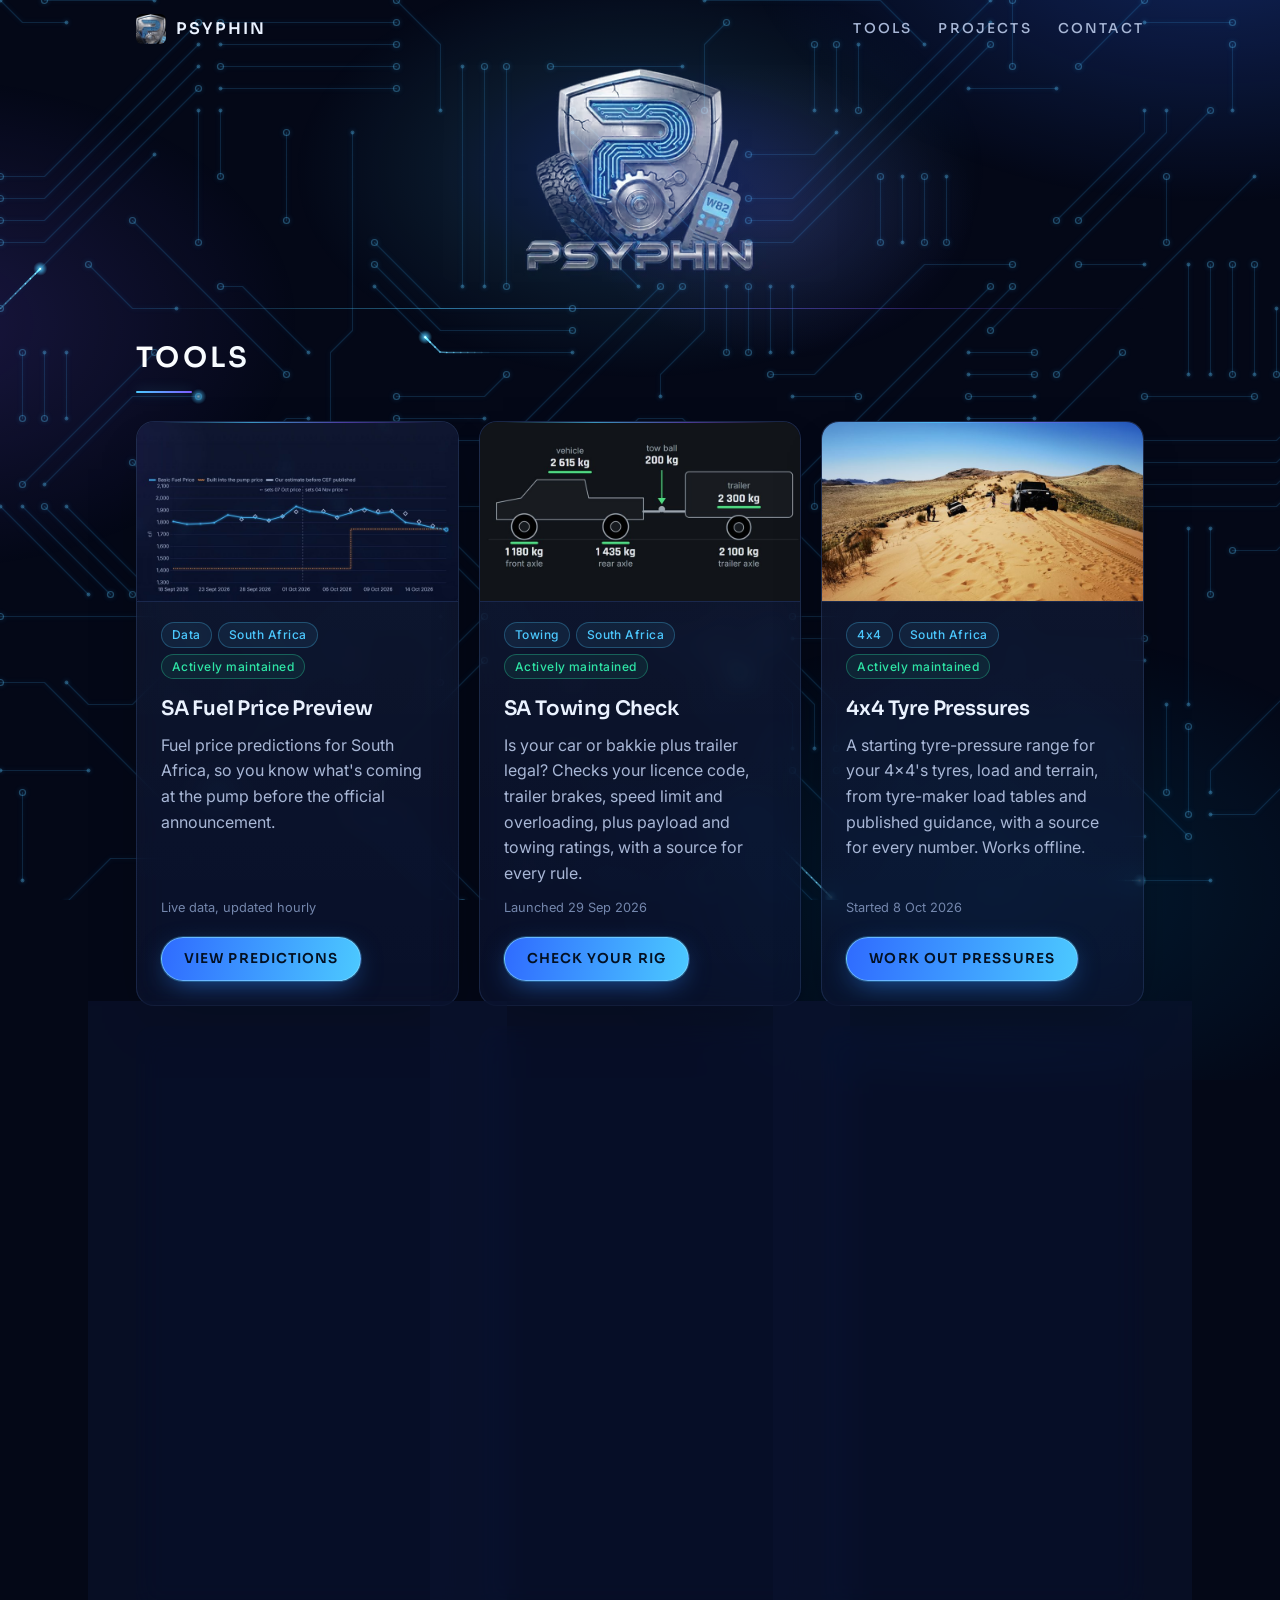
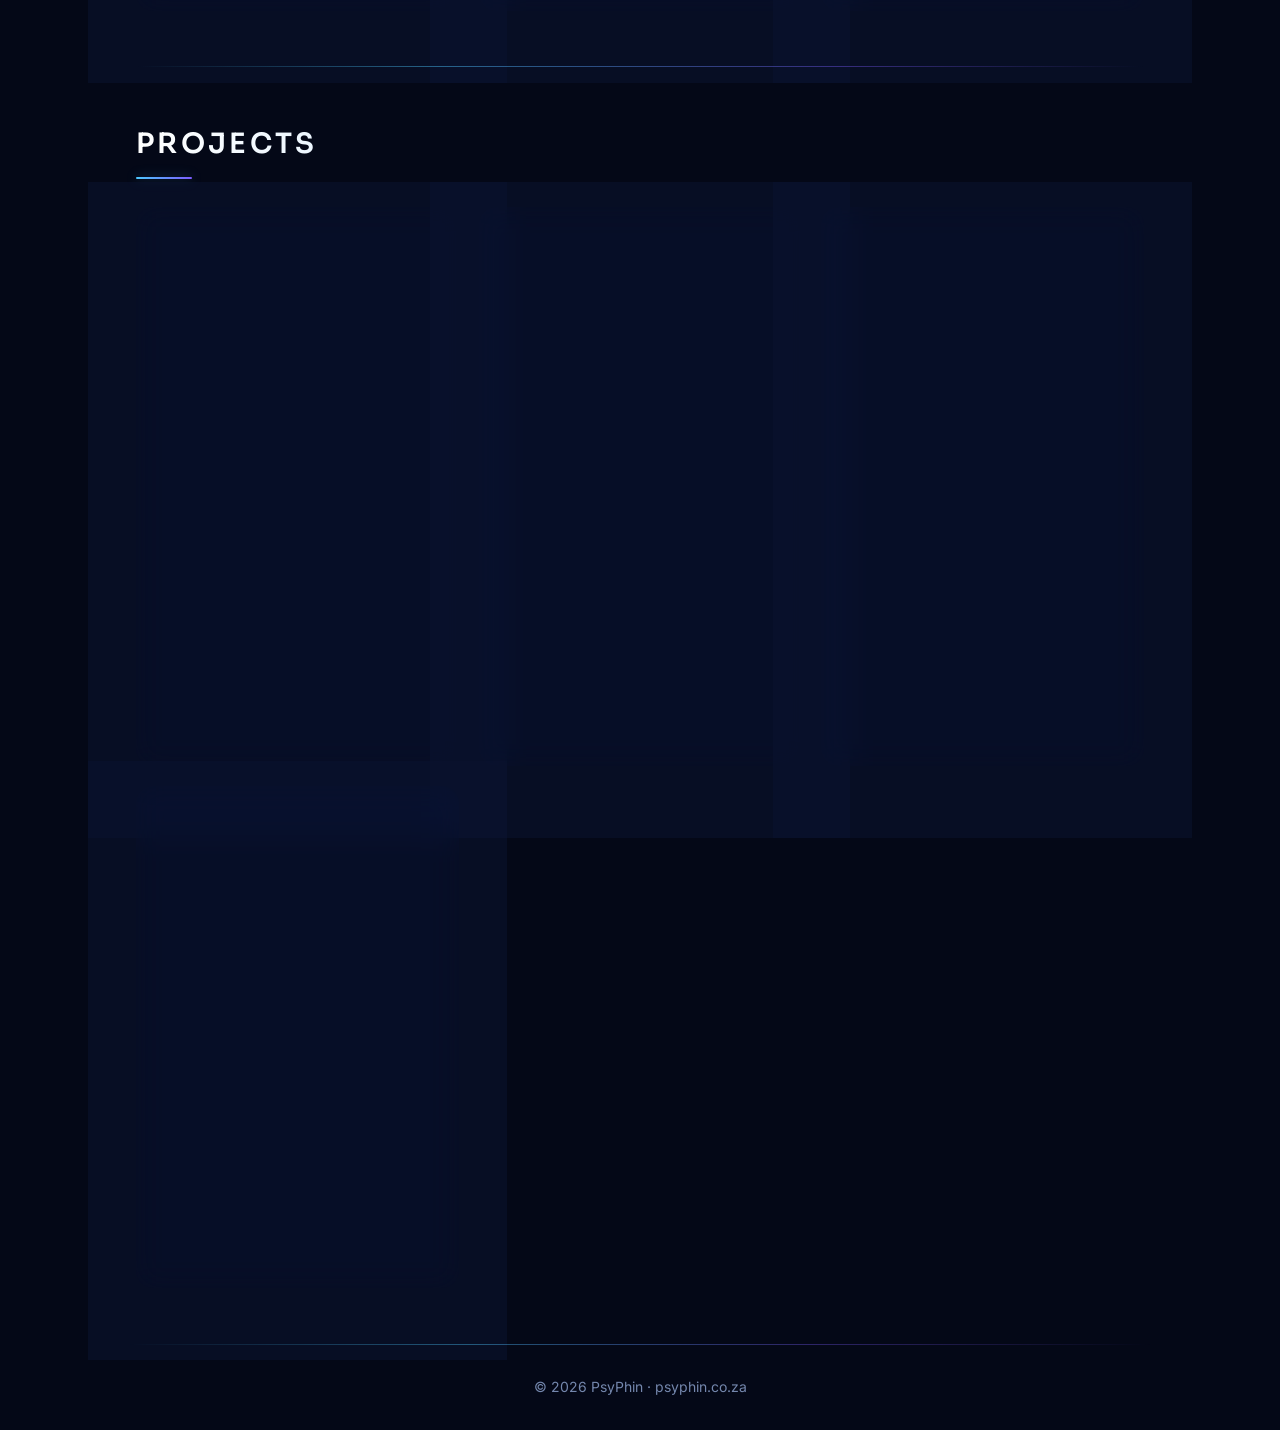
==== commit 387f6478: "Smaller hero logo, Tools section pulled up under it Hero logo at most 420 px (70% on phones), contac" ====
--- a/index.html
+++ b/index.html
@@ -70,11 +70,11 @@
       <picture>
         <source type="image/webp"
                 srcset="assets/img/logo-480.webp 480w, assets/img/logo-800.webp 800w, assets/img/logo-1200.webp 1200w"
-                sizes="(max-width: 860px) 90vw, 738px">
+                sizes="(max-width: 600px) 70vw, 420px">
         <img class="hero-logo"
              src="assets/img/logo-800.jpg"
              srcset="assets/img/logo-480.jpg 480w, assets/img/logo-800.jpg 800w, assets/img/logo-1200.jpg 1200w"
-             sizes="(max-width: 860px) 90vw, 738px"
+             sizes="(max-width: 600px) 70vw, 420px"
              width="1200" height="655"
              alt="PsyPhin logo: a brushed-metal shield with a glowing circuit-board letter P"
              fetchpriority="high">
--- a/css/style.css
+++ b/css/style.css
@@ -237,7 +237,7 @@
   position: relative;
   max-width: var(--max-width);
   margin: 0 auto;
-  padding: 0 16px 56px;
+  padding: 0 16px 20px;
   text-align: center;
   overflow-x: clip; /* the glow is wider than a phone screen */
 }
@@ -247,8 +247,8 @@
   position: absolute;
   top: 45%;
   left: 50%;
-  width: min(900px, 130%);
-  height: 560px;
+  width: min(700px, 130%);
+  height: 420px;
   transform: translate(-50%, -50%);
   z-index: -1;
   pointer-events: none;
@@ -276,8 +276,8 @@
 .hero-logo {
   /* "screen" blending makes the logo's black background transparent over the glow */
   mix-blend-mode: screen;
-  width: 90%;
-  max-width: 738px;
+  width: 70%;
+  max-width: 420px;
   margin: 0 auto;
   /* Feather the image edges so the logo's black background melts into the page */
   -webkit-mask-image: linear-gradient(90deg, transparent, #000 6%, #000 94%, transparent), linear-gradient(transparent, #000 5%, #000 95%, transparent);
@@ -292,11 +292,16 @@
 }
 
 .hero--compact .hero-logo {
-  width: 100%;
-  max-width: 440px;
+  width: 60%;
+  max-width: 320px;
 }
 
 /* Sections */
+
+/* The first section sits close under the hero logo. */
+.hero + .section {
+  padding-top: 28px;
+}
 
 .section {
   position: relative;
@@ -1044,7 +1049,7 @@
   }
 
   .hero {
-    padding-bottom: 40px;
+    padding-bottom: 12px;
   }
 
   .section {
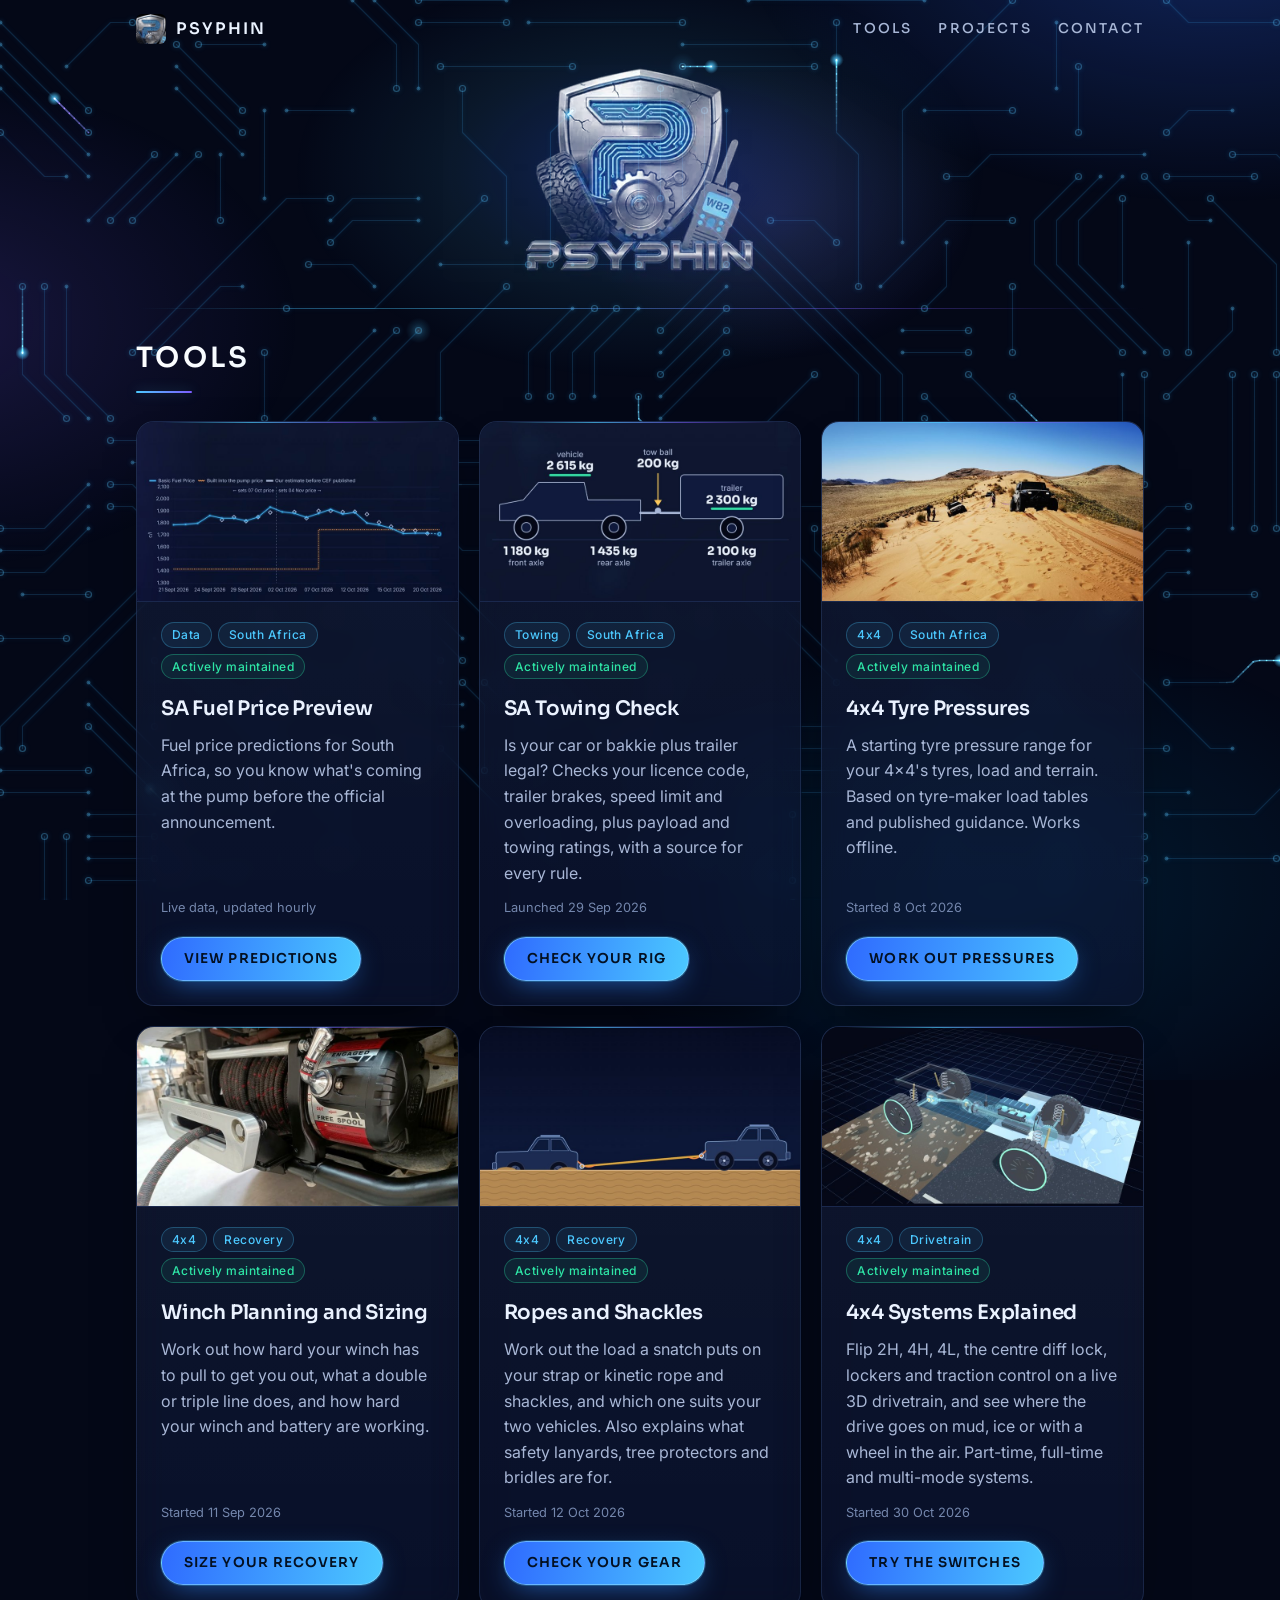
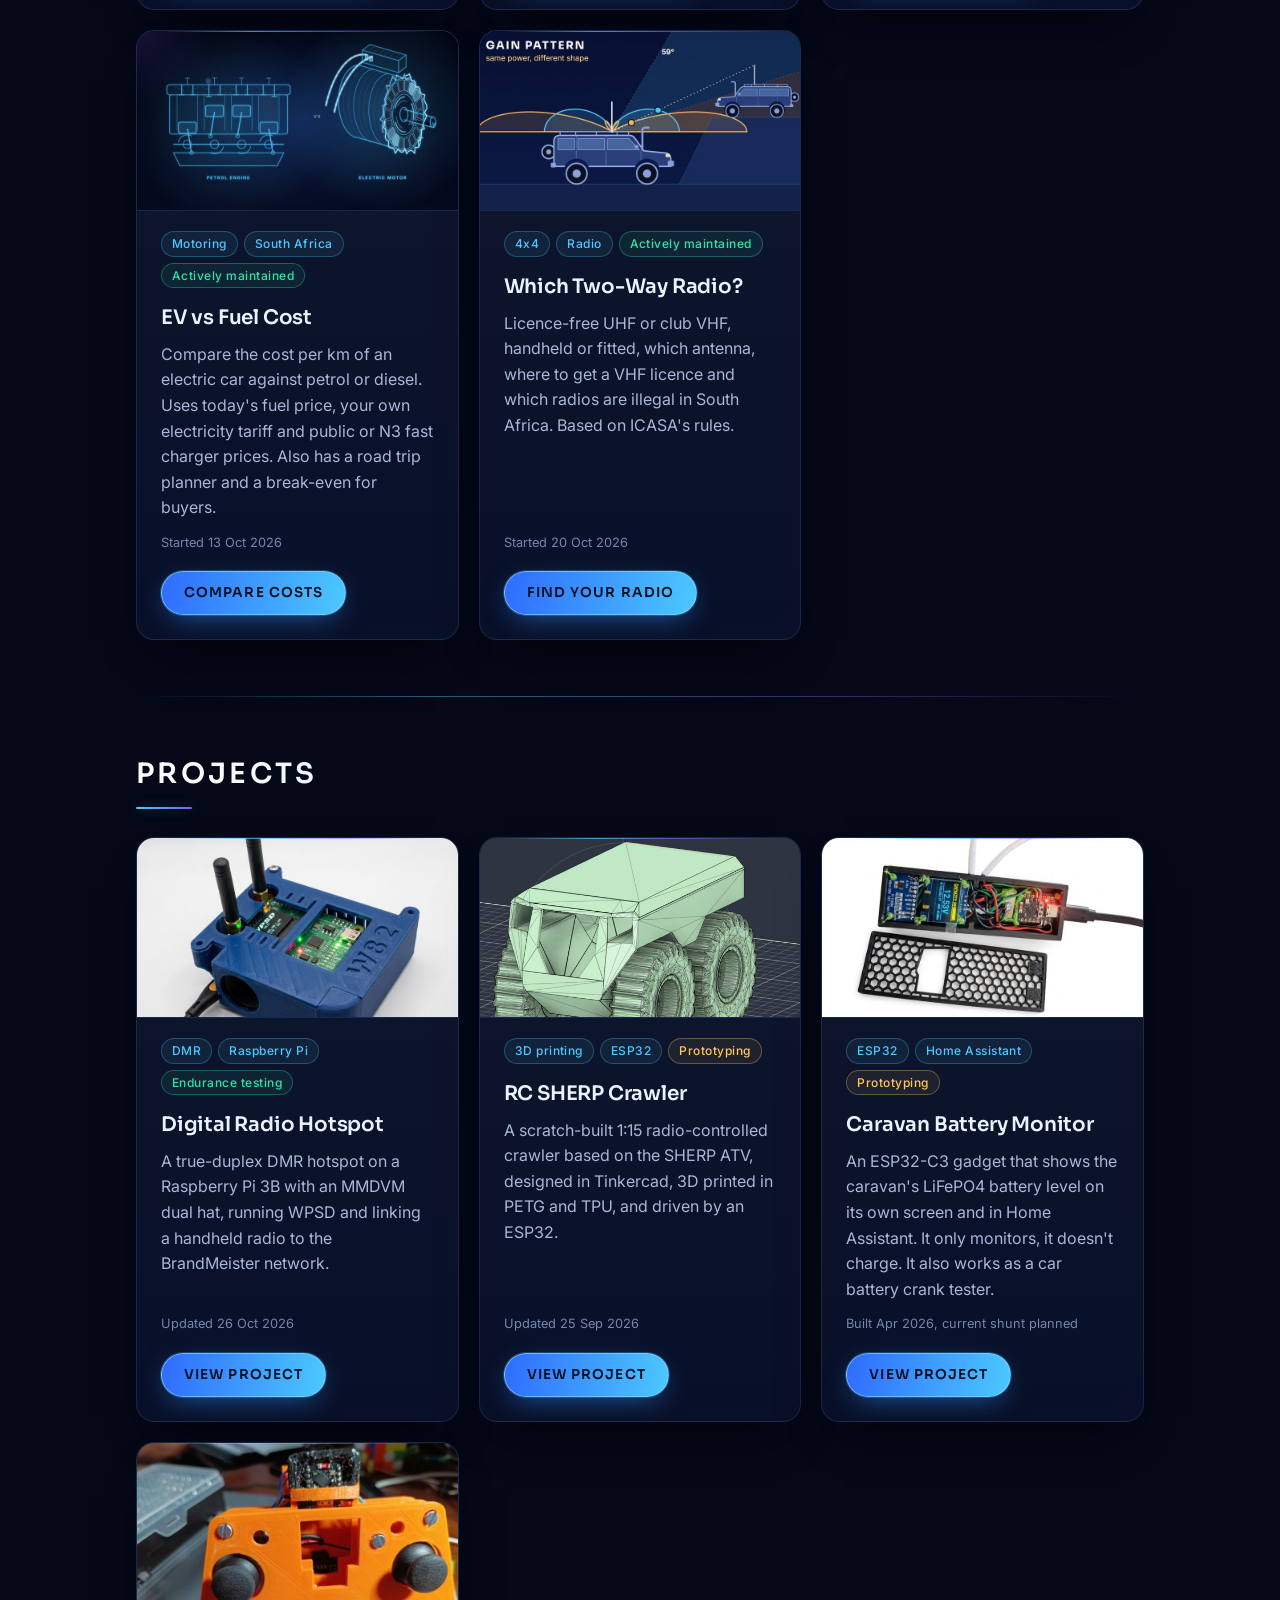
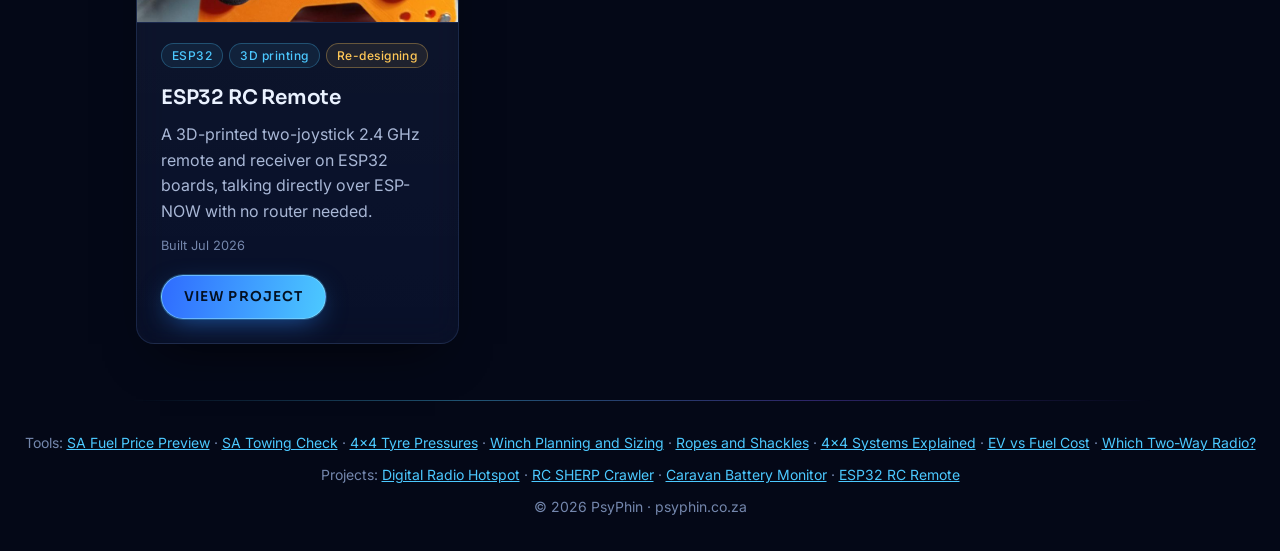
==== commit 8b320e7e: "Home page: plain footer links to every tool and project Co-Authored-By: Claude Opus 5.5 <noreply@ant" ====
--- a/index.html
+++ b/index.html
@@ -97,6 +97,9 @@
   </main>
 
   <footer class="site-footer">
+    <!-- Plain links, so search engines see every tool and project without running JavaScript. Keep in step with projects.js. -->
+    <p>Tools: <a href="https://fuel.psyphin.co.za/">SA Fuel Price Preview</a> &middot; <a href="https://towing.psyphin.co.za/">SA Towing Check</a> &middot; <a href="https://tyres.psyphin.co.za/">4x4 Tyre Pressures</a> &middot; <a href="https://winching.psyphin.co.za/">Winch Planning and Sizing</a> &middot; <a href="https://ropes.psyphin.co.za/">Ropes and Shackles</a> &middot; <a href="https://4x4.psyphin.co.za/">4x4 Systems Explained</a> &middot; <a href="https://evcost.psyphin.co.za/">EV vs Fuel Cost</a> &middot; <a href="https://radio.psyphin.co.za/">Which Two-Way Radio?</a></p>
+    <p>Projects: <a href="dmr-hotspot/">Digital Radio Hotspot</a> &middot; <a href="sherp-crawler/">RC SHERP Crawler</a> &middot; <a href="battery-monitor/">Caravan Battery Monitor</a> &middot; <a href="rc-remote/">ESP32 RC Remote</a></p>
     <p>&copy; <span id="year">2026</span> PsyPhin &middot; psyphin.co.za</p>
   </footer>
 
--- a/css/style.css
+++ b/css/style.css
@@ -1028,6 +1028,10 @@
   margin: 0;
 }
 
+.site-footer p + p {
+  margin-top: 10px;
+}
+
 @media (max-width: 600px) {
   .nav {
     gap: 16px;
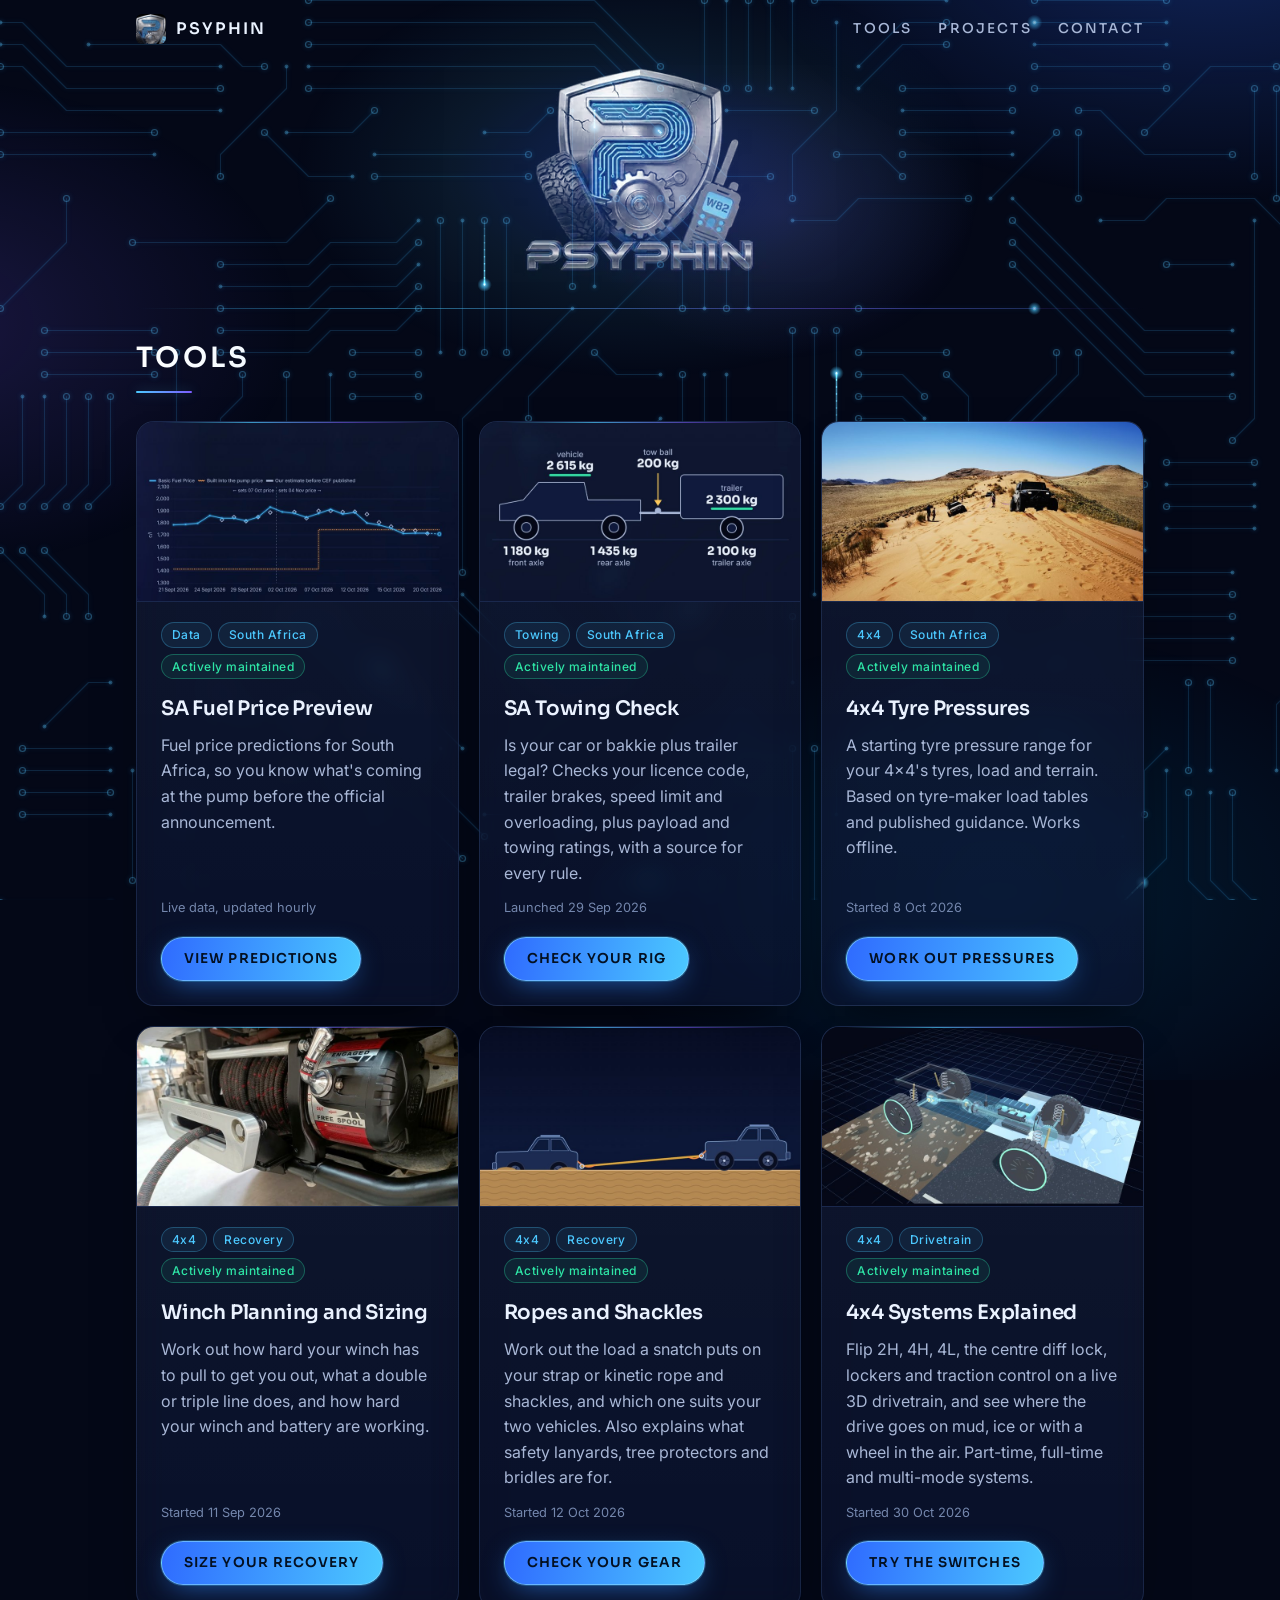
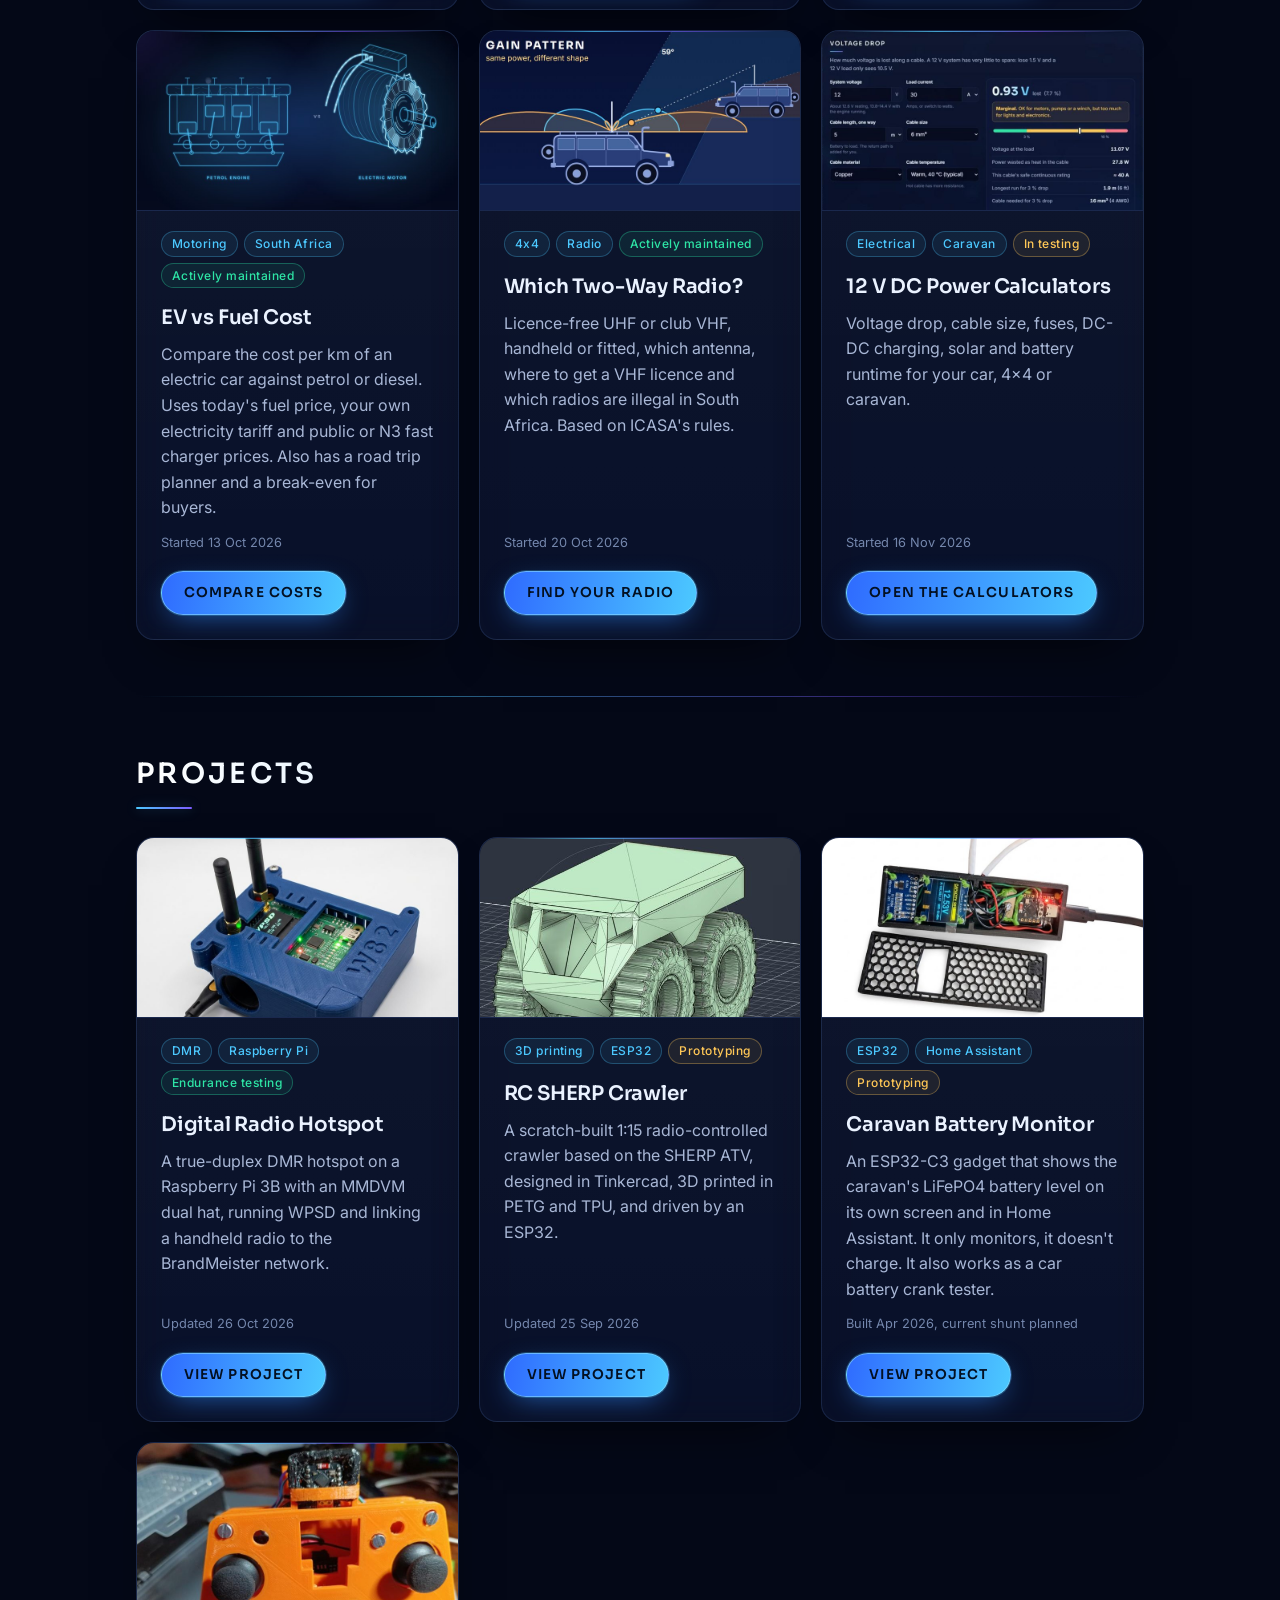
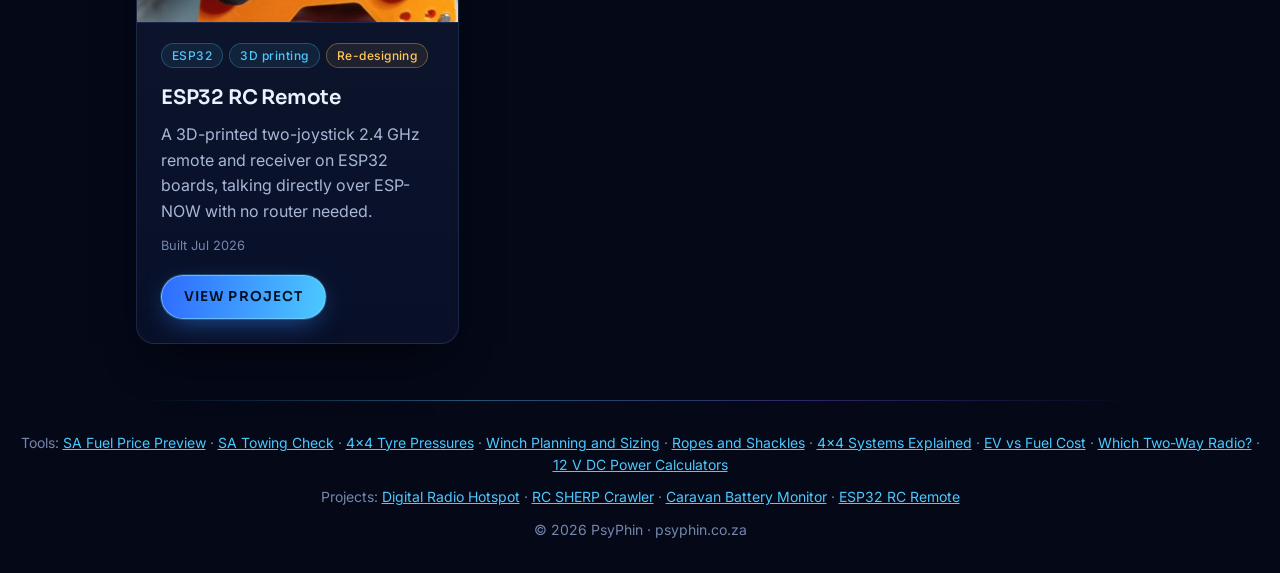
==== commit 4350750f: "Add a 12 V DC Power Calculators tile to Tools Card, image and plain footer link for dc-power.psyphin" ====
--- a/index.html
+++ b/index.html
@@ -98,7 +98,7 @@
 
   <footer class="site-footer">
     <!-- Plain links, so search engines see every tool and project without running JavaScript. Keep in step with projects.js. -->
-    <p>Tools: <a href="https://fuel.psyphin.co.za/">SA Fuel Price Preview</a> &middot; <a href="https://towing.psyphin.co.za/">SA Towing Check</a> &middot; <a href="https://tyres.psyphin.co.za/">4x4 Tyre Pressures</a> &middot; <a href="https://winching.psyphin.co.za/">Winch Planning and Sizing</a> &middot; <a href="https://ropes.psyphin.co.za/">Ropes and Shackles</a> &middot; <a href="https://4x4.psyphin.co.za/">4x4 Systems Explained</a> &middot; <a href="https://evcost.psyphin.co.za/">EV vs Fuel Cost</a> &middot; <a href="https://radio.psyphin.co.za/">Which Two-Way Radio?</a></p>
+    <p>Tools: <a href="https://fuel.psyphin.co.za/">SA Fuel Price Preview</a> &middot; <a href="https://towing.psyphin.co.za/">SA Towing Check</a> &middot; <a href="https://tyres.psyphin.co.za/">4x4 Tyre Pressures</a> &middot; <a href="https://winching.psyphin.co.za/">Winch Planning and Sizing</a> &middot; <a href="https://ropes.psyphin.co.za/">Ropes and Shackles</a> &middot; <a href="https://4x4.psyphin.co.za/">4x4 Systems Explained</a> &middot; <a href="https://evcost.psyphin.co.za/">EV vs Fuel Cost</a> &middot; <a href="https://radio.psyphin.co.za/">Which Two-Way Radio?</a> &middot; <a href="https://dc-power.psyphin.co.za/">12 V DC Power Calculators</a></p>
     <p>Projects: <a href="dmr-hotspot/">Digital Radio Hotspot</a> &middot; <a href="sherp-crawler/">RC SHERP Crawler</a> &middot; <a href="battery-monitor/">Caravan Battery Monitor</a> &middot; <a href="rc-remote/">ESP32 RC Remote</a></p>
     <p>&copy; <span id="year">2026</span> PsyPhin &middot; psyphin.co.za</p>
   </footer>
--- a/css/style.css
+++ b/css/style.css
@@ -1097,3 +1097,8 @@
     transform: none;
   }
 }
+
+/* "Back to home" button at the top of each project page */
+.back-link {
+  margin: 0 0 18px;
+}
